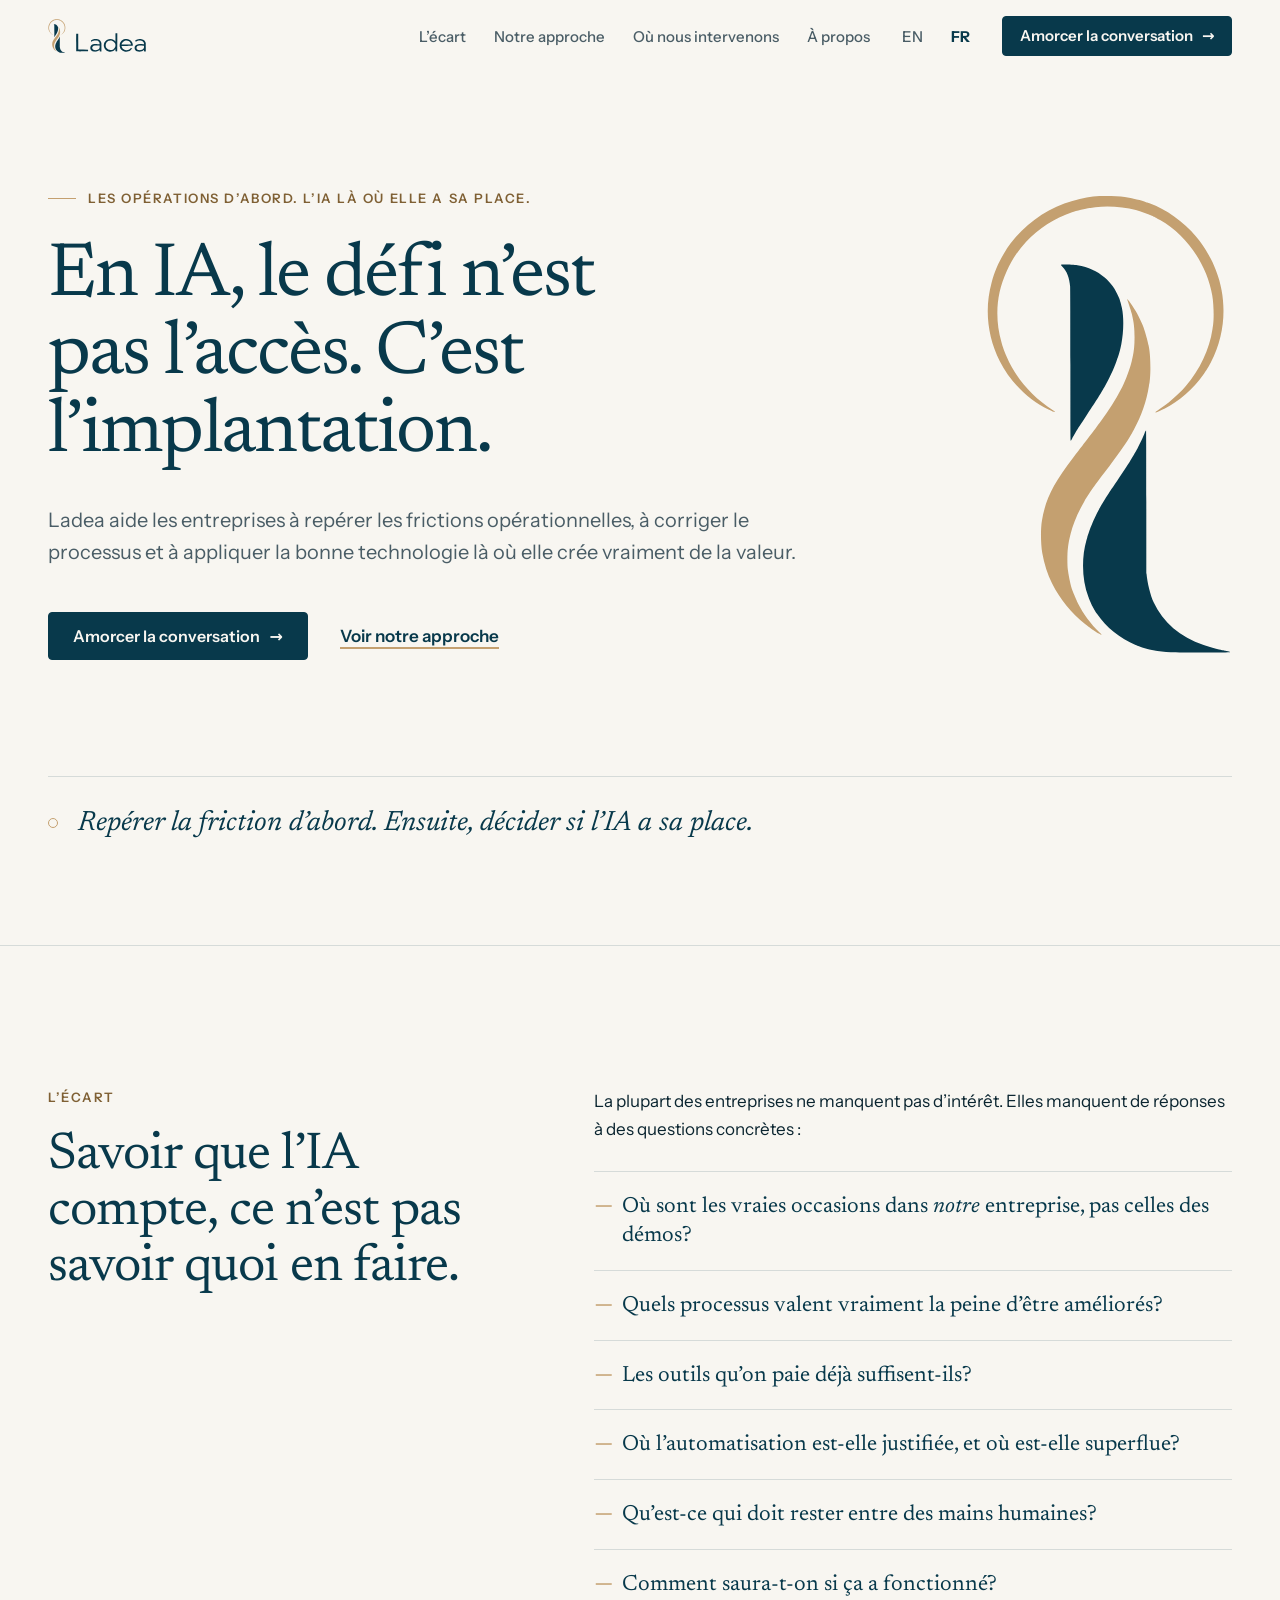
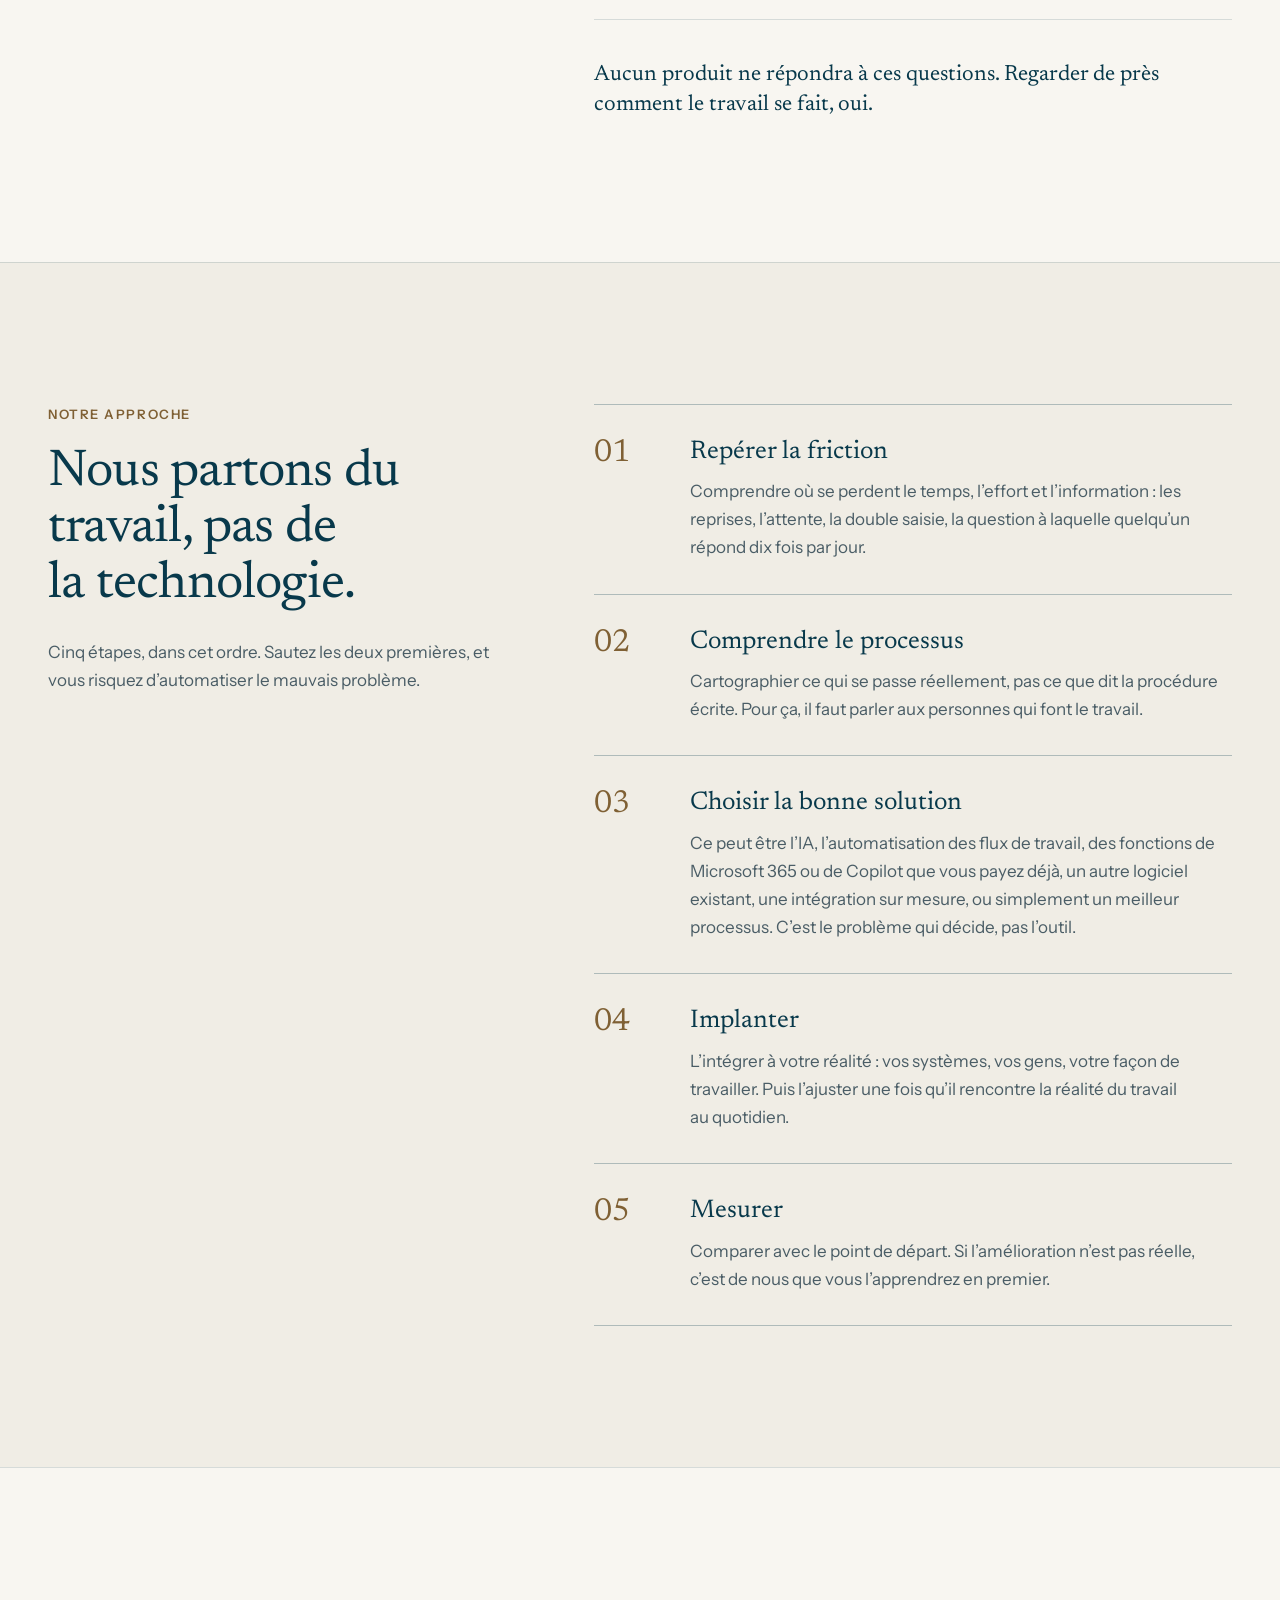
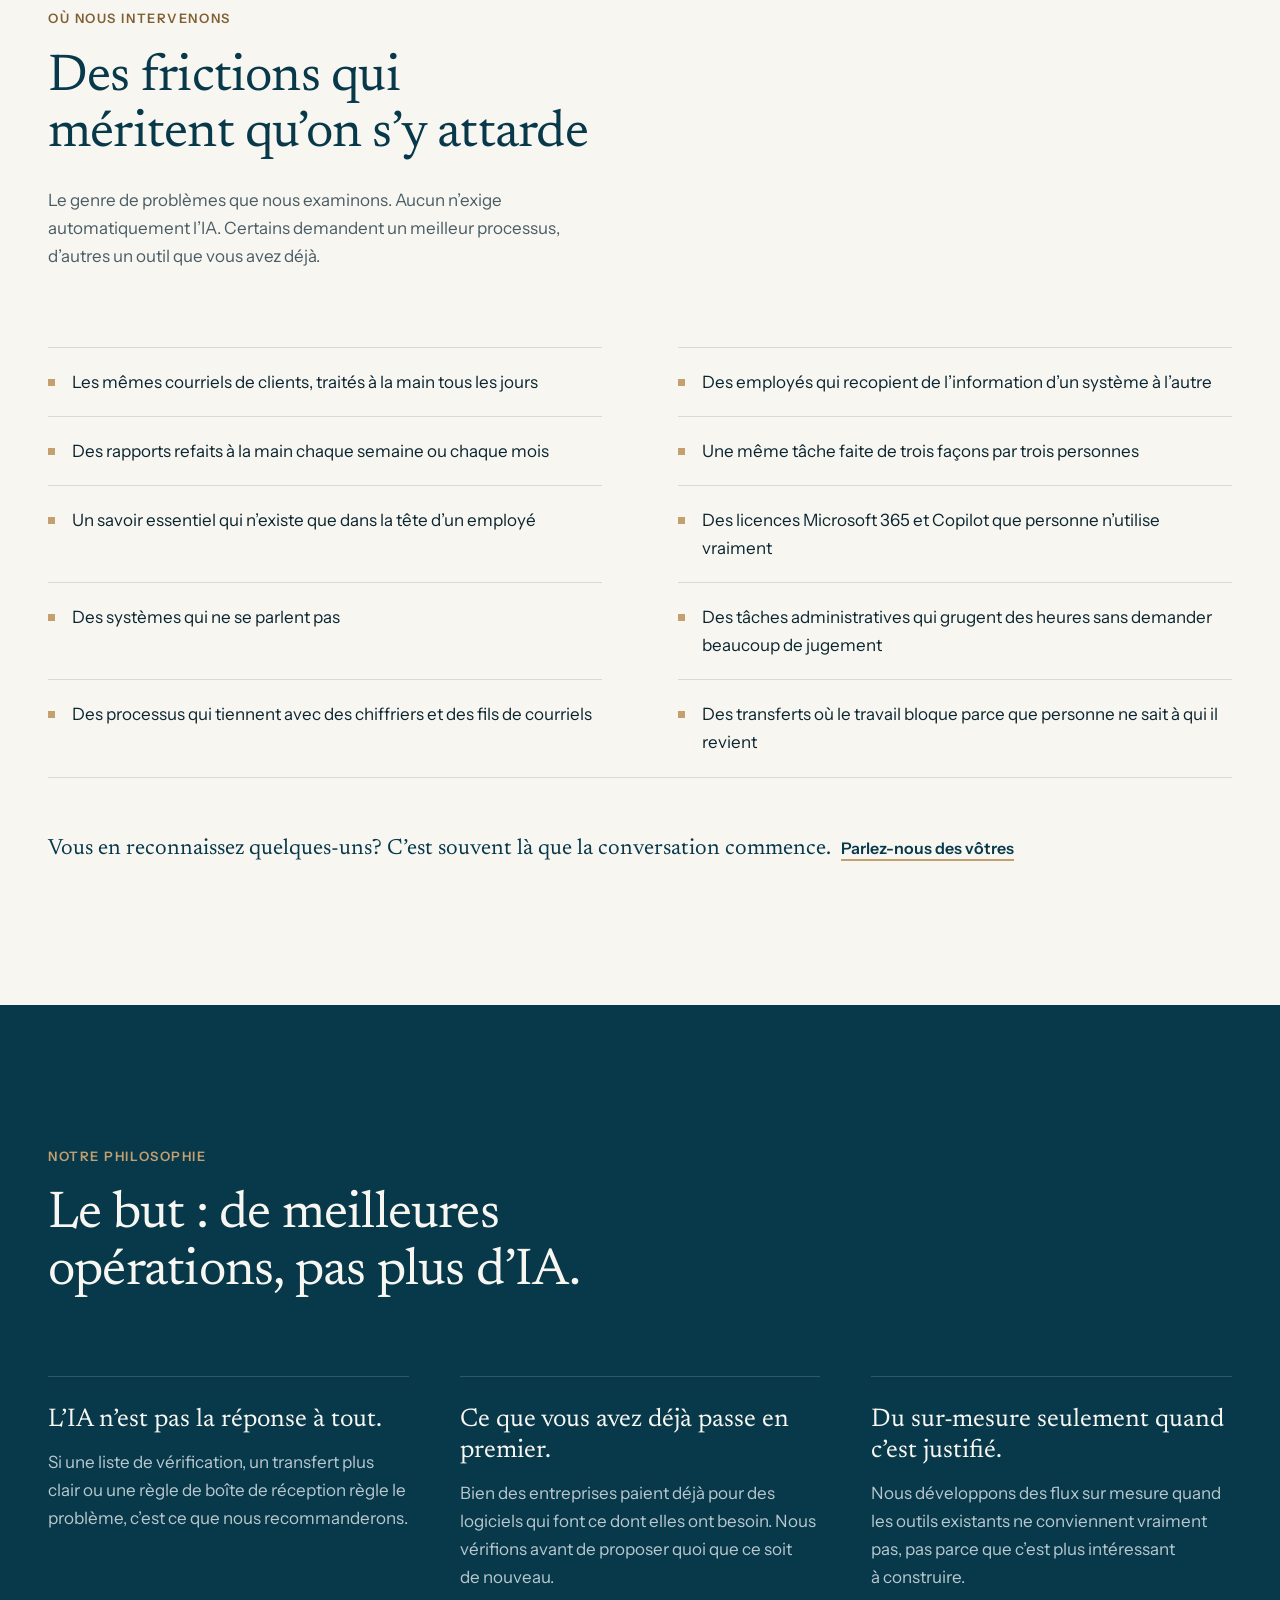
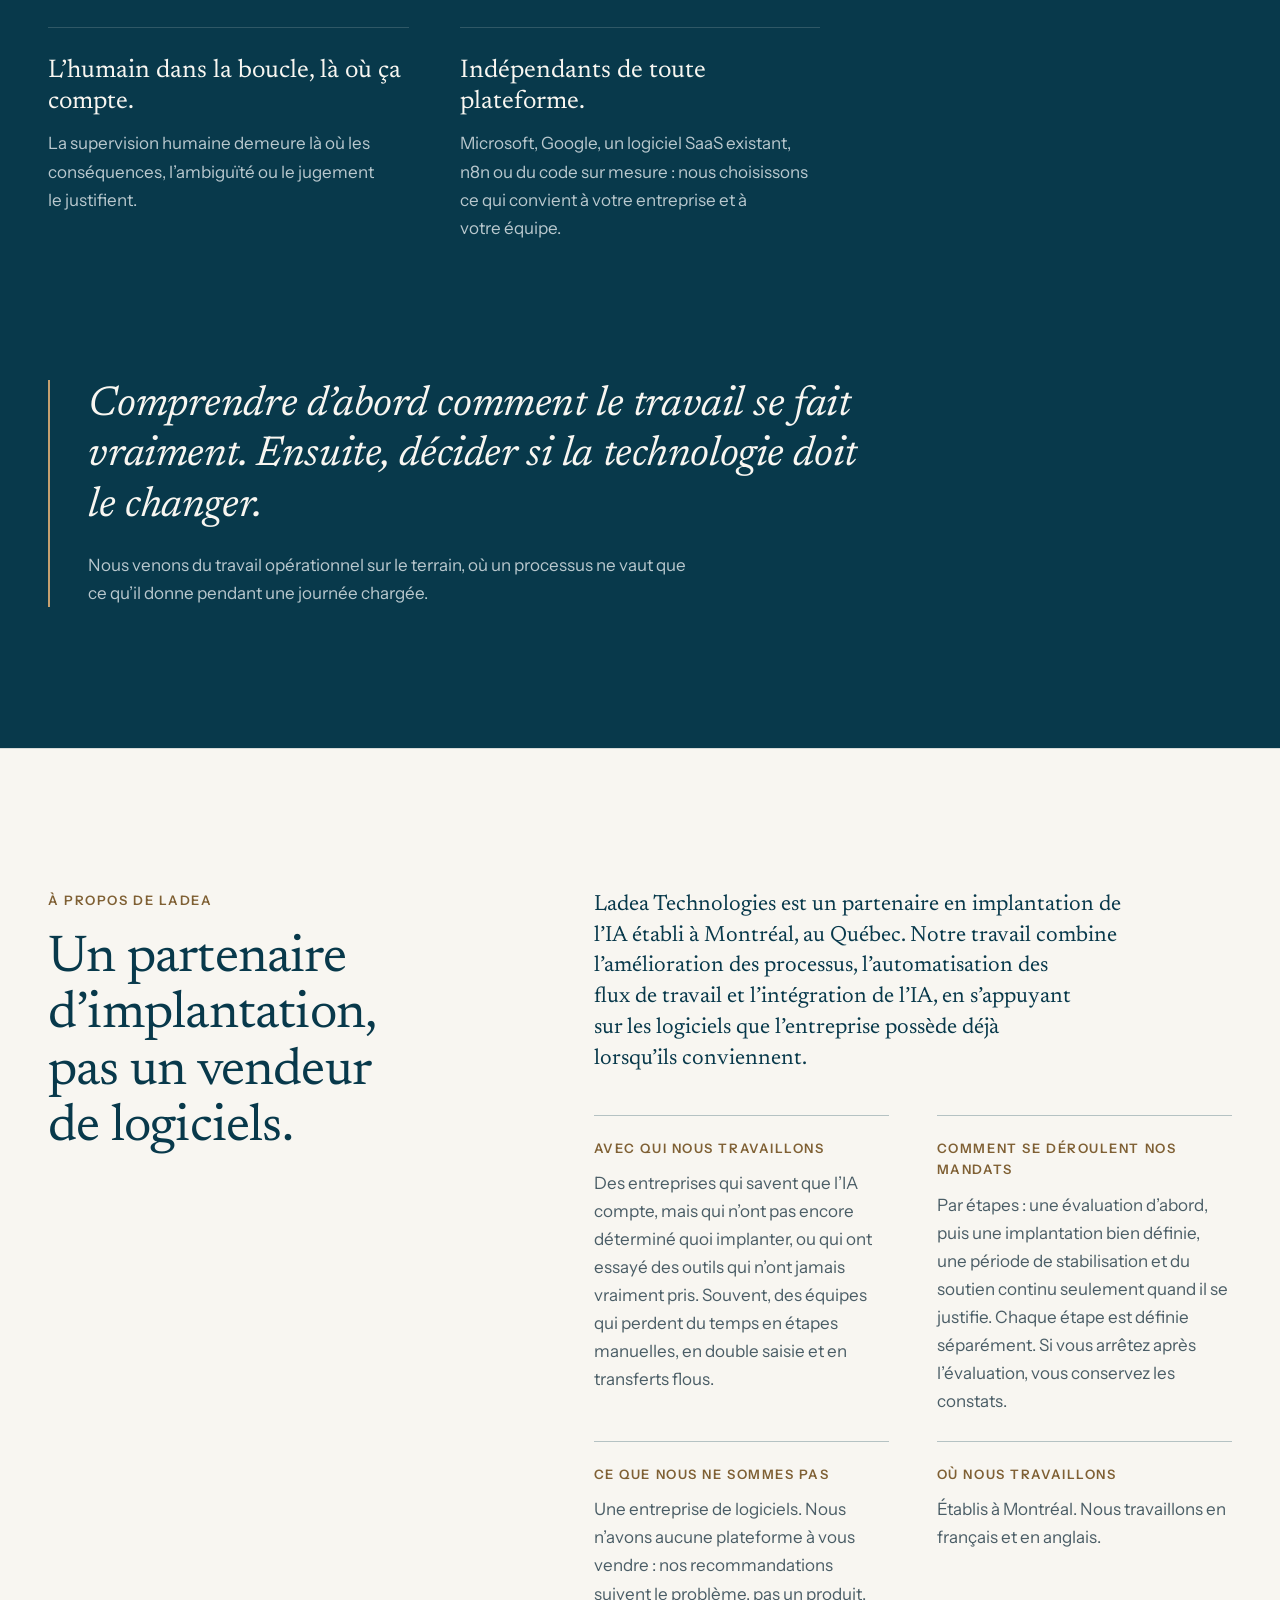
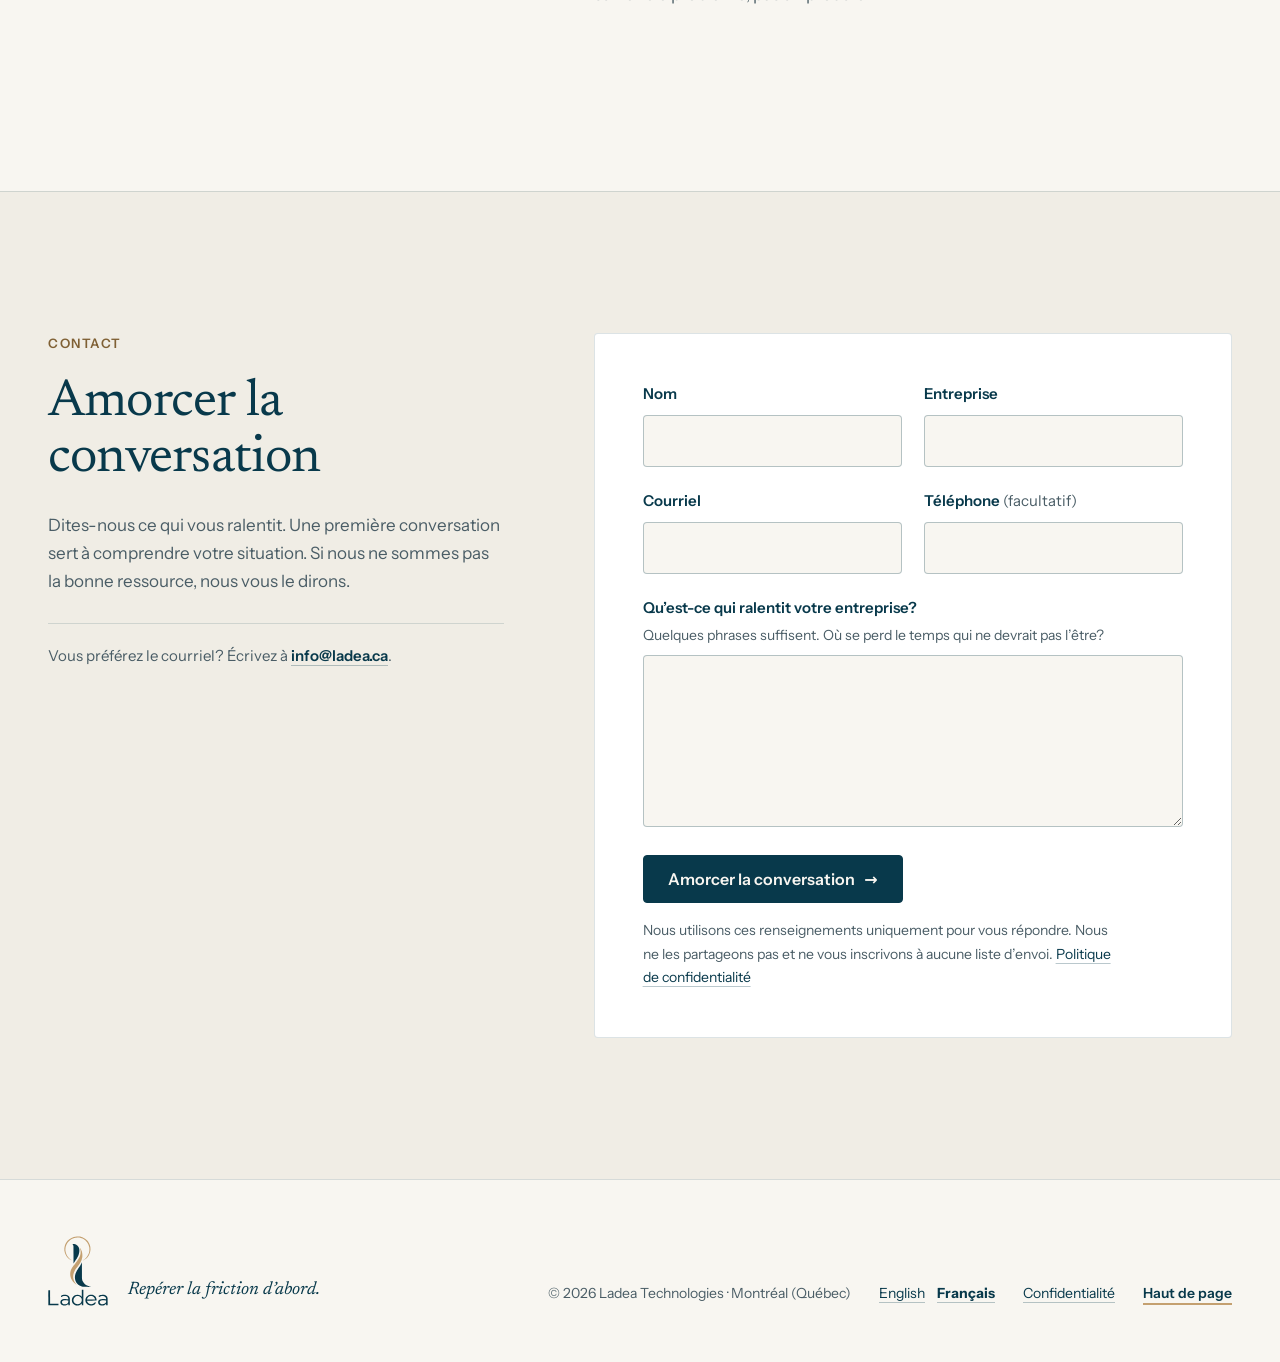
==== public/fr/index.html @ 9070e214 "Import ladea.ca site source Co-Authored-By: Claude Opus 5.5 (1M context) <noreply@anthropic.com> Cla" ====
<!doctype html>
<html lang="fr-CA">
<head>
  <meta charset="utf-8">
  <script>document.documentElement.classList.add('js')</script>
  <meta name="viewport" content="width=device-width, initial-scale=1">
  <title>Ladea | Implantation de l’IA et amélioration des processus à Montréal</title>
  <meta name="description" content="Ladea, à Montréal, aide les entreprises à repérer les frictions opérationnelles, à corriger leurs processus et à implanter l’IA là où elle crée de la valeur.">
  <meta name="robots" content="index, follow, max-snippet:-1, max-image-preview:large">
  <link rel="canonical" href="https://ladea.ca/fr/">
  <!-- hreflang links are generated automatically once a second locale (e.g. locales/fr.json) exists -->
  <link rel="alternate" hreflang="en" href="https://ladea.ca/">
  <link rel="alternate" hreflang="fr" href="https://ladea.ca/fr/">
  <link rel="alternate" hreflang="x-default" href="https://ladea.ca/">
  
  <meta name="theme-color" content="#F8F6F1">
  <meta name="color-scheme" content="light">

  <!-- Open Graph / social previews -->
  <meta property="og:type" content="website">
  <meta property="og:site_name" content="Ladea">
  <meta property="og:locale" content="fr_CA">
  <meta property="og:locale:alternate" content="en_CA">
    <meta property="og:url" content="https://ladea.ca/fr/">
  <meta property="og:title" content="En IA, le défi n’est pas l’accès. C’est l’implantation.">
  <meta property="og:description" content="Ladea aide les entreprises à repérer les frictions opérationnelles, à corriger le processus et à appliquer la bonne technologie là où elle crée vraiment de la valeur.">
  <meta property="og:image" content="https://ladea.ca/assets/og-image-fr.png">
  <meta property="og:image:type" content="image/png">
  <meta property="og:image:width" content="1200">
  <meta property="og:image:height" content="630">
  <meta property="og:image:alt" content="Logo de Ladea avec la phrase : Repérer la friction d’abord. Ensuite, décider si l’IA a sa place.">
  <meta name="twitter:card" content="summary_large_image">
  <meta name="twitter:title" content="En IA, le défi n’est pas l’accès. C’est l’implantation.">
  <meta name="twitter:description" content="Ladea aide les entreprises à repérer les frictions opérationnelles, à corriger le processus et à appliquer la bonne technologie là où elle crée vraiment de la valeur.">
  <meta name="twitter:image" content="https://ladea.ca/assets/og-image-fr.png">
  <meta name="twitter:image:alt" content="Logo de Ladea avec la phrase : Repérer la friction d’abord. Ensuite, décider si l’IA a sa place.">

  <!-- Icons (placeholders generated from the logo mark; replace when final icons exist) -->
  <link rel="icon" href="../favicon.svg" type="image/svg+xml">
  <link rel="icon" href="../favicon.ico" sizes="32x32">
  <link rel="apple-touch-icon" href="../apple-touch-icon.png">

  <!-- Self-hosted fonts: no third-party requests -->
  <link rel="preload" href="../fonts/newsreader-latin-wght-normal.woff2" as="font" type="font/woff2" crossorigin>
  <link rel="preload" href="../fonts/instrument-sans-latin-wght-normal.woff2" as="font" type="font/woff2" crossorigin>
  <link rel="stylesheet" href="../styles.css">
  <script defer src="../script.js"></script>

  <script type="application/ld+json">{"@context":"https://schema.org","@graph":[{"@type":"ProfessionalService","@id":"https://ladea.ca/#organization","name":"Ladea Technologies","alternateName":"Ladea","url":"https://ladea.ca/","logo":{"@type":"ImageObject","url":"https://ladea.ca/assets/ladea-logo-512.png","width":512,"height":512},"image":"https://ladea.ca/assets/og-image-fr.png","description":"Ladea Technologies est un partenaire en implantation de l’IA établi à Montréal, au Québec. L’entreprise aide les organisations à repérer les frictions opérationnelles, à améliorer leurs processus et à appliquer l’IA, l’automatisation ou des logiciels existants seulement là où ils créent une valeur mesurable.","slogan":"Repérer la friction d’abord. Ensuite, décider si l’IA a sa place.","email":"info@ladea.ca","address":{"@type":"PostalAddress","addressLocality":"Montréal","addressRegion":"QC","addressCountry":"CA"},"knowsLanguage":["en","fr"],"knowsAbout":["Implantation de l’IA","Intégration de l’IA","Automatisation des flux de travail","Amélioration des processus","Automatisation avec supervision humaine","Microsoft 365","Microsoft Copilot"],"contactPoint":{"@type":"ContactPoint","contactType":"Demandes de nouveaux mandats","email":"info@ladea.ca","url":"https://ladea.ca/fr/#contact","availableLanguage":["en","fr"]},"hasOfferCatalog":{"@type":"OfferCatalog","name":"Services","itemListElement":[{"@type":"Offer","itemOffered":{"@type":"Service","name":"Implantation de l’IA","description":"Choix, intégration et configuration d’outils d’IA dans les processus d’affaires existants.","provider":{"@id":"https://ladea.ca/#organization"}}},{"@type":"Offer","itemOffered":{"@type":"Service","name":"Amélioration des processus","description":"Clarifier et simplifier les processus et les transferts avant d’ajouter une technologie, ou au lieu d’en ajouter une.","provider":{"@id":"https://ladea.ca/#organization"}}},{"@type":"Offer","itemOffered":{"@type":"Service","name":"Automatisation des flux de travail","description":"Automatiser le travail répétitif entre les systèmes : double saisie, courriels récurrents, rapports manuels.","provider":{"@id":"https://ladea.ca/#organization"}}},{"@type":"Offer","itemOffered":{"@type":"Service","name":"Intégration de l’IA","description":"Relier des capacités d’IA aux systèmes que l’entreprise utilise déjà.","provider":{"@id":"https://ladea.ca/#organization"}}},{"@type":"Offer","itemOffered":{"@type":"Service","name":"Automatisation centrée sur l’humain","description":"Une automatisation conçue pour que les personnes restent impliquées là où les conséquences, l’ambiguïté ou le jugement le justifient.","provider":{"@id":"https://ladea.ca/#organization"}}}]}},{"@type":"WebSite","@id":"https://ladea.ca/#website","url":"https://ladea.ca/","name":"Ladea","inLanguage":["en","fr"],"publisher":{"@id":"https://ladea.ca/#organization"}},{"@type":"WebPage","@id":"https://ladea.ca/fr/#webpage","url":"https://ladea.ca/fr/","name":"Ladea | Implantation de l’IA et amélioration des processus à Montréal","description":"Ladea, à Montréal, aide les entreprises à repérer les frictions opérationnelles, à corriger leurs processus et à implanter l’IA là où elle crée de la valeur.","inLanguage":"fr","isPartOf":{"@id":"https://ladea.ca/#website"},"about":{"@id":"https://ladea.ca/#organization"},"primaryImageOfPage":{"@type":"ImageObject","url":"https://ladea.ca/assets/og-image-fr.png"}}]}</script>

</head>
<body>
  <a class="skip-link" href="#main">Aller au contenu</a>

  <!-- ============================ HEADER ============================ -->
  <header class="site-header" data-header>
    <div class="container header-inner">
      <a class="brand" href="#top" aria-label="Ladea, retour en haut">
        <img class="brand-mark" src="../assets/ladea-mark.svg" alt="" width="18" height="33">
        <img class="brand-word" src="../assets/ladea-wordmark.svg" alt="Ladea" width="78" height="21">
      </a>

            
      <ul class="lang-switch lang-switch-bar" aria-label="Langue">
        <li><a href="../" hreflang="en" lang="en" >EN</a></li><li><a href="../fr/" hreflang="fr" lang="fr" aria-current="true">FR</a></li>
      </ul>
      

      <button class="nav-toggle" type="button" aria-expanded="false" aria-controls="site-nav"
              data-nav-toggle data-label-open="Ouvrir le menu" data-label-close="Fermer le menu">
        <span class="visually-hidden" data-nav-toggle-label>Ouvrir le menu</span>
        <span class="nav-toggle-bars" aria-hidden="true"></span>
      </button>

      <nav id="site-nav" class="site-nav" aria-label="Navigation principale" data-nav>
        <ul>
          <li><a href="#problem">L’écart</a></li>
          <li><a href="#approach">Notre approche</a></li>
          <li><a href="#examples">Où nous intervenons</a></li>
          <li><a href="#about">À propos</a></li>
        </ul>
        
        <ul class="lang-switch lang-switch-nav" aria-label="Langue">
          <li><a href="../" hreflang="en" lang="en" >EN</a></li><li><a href="../fr/" hreflang="fr" lang="fr" aria-current="true">FR</a></li>
        </ul>
        
        <a class="button button-small" href="#contact">Amorcer la conversation</a>
      </nav>
    </div>
  </header>


  <main id="main">
    <!-- ============================ 1. HERO ============================ -->
    <section class="hero" id="top" aria-labelledby="hero-title">
      <div class="container hero-grid">
        <div class="hero-copy">
          <p class="eyebrow">Les opérations d’abord. L’IA là où elle a sa place.</p>
          <h1 id="hero-title" class="hero-title">En IA, le défi n’est pas l’accès. C’est l’implantation.</h1>
          <p class="hero-lead">Ladea aide les entreprises à repérer les frictions opérationnelles, à corriger le processus et à appliquer la bonne technologie là où elle crée vraiment de la valeur.</p>
          <div class="hero-actions">
            <a class="button" href="#contact">Amorcer la conversation</a>
            <a class="text-link" href="#approach">Voir notre approche</a>
          </div>
        </div>
        <figure class="hero-mark" aria-hidden="true">
          <img src="../assets/ladea-mark.svg" alt="" width="966" height="1781">
        </figure>
      </div>
      <div class="container">
        <p class="belief"><span class="belief-rule" aria-hidden="true"></span>Repérer la friction d’abord. Ensuite, décider si l’IA a sa place.</p>
      </div>
    </section>

    <!-- ============================ 2. PROBLEM ============================ -->
    <section class="section" id="problem" aria-labelledby="problem-title">
      <div class="container split">
        <header class="section-head">
          <p class="section-label">L’écart</p>
          <h2 id="problem-title">Savoir que l’IA compte, ce n’est pas savoir quoi en faire.</h2>
        </header>
        <div class="section-body">
          <p class="lead">La plupart des entreprises ne manquent pas d’intérêt. Elles manquent de réponses à des questions concrètes :</p>
          <ul class="question-list">
            <li data-reveal><span>Où sont les vraies occasions dans <em>notre</em> entreprise, pas celles des démos?</span></li>
            <li data-reveal><span>Quels processus valent vraiment la peine d’être améliorés?</span></li>
            <li data-reveal><span>Les outils qu’on paie déjà suffisent-ils?</span></li>
            <li data-reveal><span>Où l’automatisation est-elle justifiée, et où est-elle superflue?</span></li>
            <li data-reveal><span>Qu’est-ce qui doit rester entre des mains humaines?</span></li>
            <li data-reveal><span>Comment saura-t-on si ça a fonctionné?</span></li>
            
          </ul>
          <p class="closing">Aucun produit ne répondra à ces questions. Regarder de près comment le travail se fait, oui.</p>
        </div>
      </div>
    </section>

    <!-- ============================ 3. WHAT LADEA DOES ============================ -->
    <section class="section section-alt" id="approach" aria-labelledby="approach-title">
      <div class="container split">
        <header class="section-head sticky-head">
          <p class="section-label">Notre approche</p>
          <h2 id="approach-title">Nous partons du travail, pas de la technologie.</h2>
          <p class="section-intro">Cinq étapes, dans cet ordre. Sautez les deux premières, et vous risquez d’automatiser le mauvais problème.</p>
        </header>
        <ol class="step-list">
          
          <li class="step" data-reveal>
            <span class="step-num" aria-hidden="true">01</span>
            <div>
              <h3>Repérer la friction</h3>
              <p>Comprendre où se perdent le temps, l’effort et l’information : les reprises, l’attente, la double saisie, la question à laquelle quelqu’un répond dix fois par jour.</p>
            </div>
          </li>
          
          <li class="step" data-reveal>
            <span class="step-num" aria-hidden="true">02</span>
            <div>
              <h3>Comprendre le processus</h3>
              <p>Cartographier ce qui se passe réellement, pas ce que dit la procédure écrite. Pour ça, il faut parler aux personnes qui font le travail.</p>
            </div>
          </li>
          
          <li class="step" data-reveal>
            <span class="step-num" aria-hidden="true">03</span>
            <div>
              <h3>Choisir la bonne solution</h3>
              <p>Ce peut être l’IA, l’automatisation des flux de travail, des fonctions de Microsoft 365 ou de Copilot que vous payez déjà, un autre logiciel existant, une intégration sur mesure, ou simplement un meilleur processus. C’est le problème qui décide, pas l’outil.</p>
            </div>
          </li>
          
          <li class="step" data-reveal>
            <span class="step-num" aria-hidden="true">04</span>
            <div>
              <h3>Implanter</h3>
              <p>L’intégrer à votre réalité : vos systèmes, vos gens, votre façon de travailler. Puis l’ajuster une fois qu’il rencontre la réalité du travail au quotidien.</p>
            </div>
          </li>
          
          <li class="step" data-reveal>
            <span class="step-num" aria-hidden="true">05</span>
            <div>
              <h3>Mesurer</h3>
              <p>Comparer avec le point de départ. Si l’amélioration n’est pas réelle, c’est de nous que vous l’apprendrez en premier.</p>
            </div>
          </li>
          
        </ol>
      </div>
    </section>

    <!-- ============================ 4. EXAMPLES ============================ -->
    <section class="section" id="examples" aria-labelledby="examples-title">
      <div class="container">
        <header class="section-head section-head-wide">
          <p class="section-label">Où nous intervenons</p>
          <h2 id="examples-title">Des frictions qui méritent qu’on s’y attarde</h2>
          <p class="section-intro">Le genre de problèmes que nous examinons. Aucun n’exige automatiquement l’IA. Certains demandent un meilleur processus, d’autres un outil que vous avez déjà.</p>
        </header>
        <ul class="friction-list">
          <li data-reveal><span>Les mêmes courriels de clients, traités à la main tous les jours</span></li>
          <li data-reveal><span>Des employés qui recopient de l’information d’un système à l’autre</span></li>
          <li data-reveal><span>Des rapports refaits à la main chaque semaine ou chaque mois</span></li>
          <li data-reveal><span>Une même tâche faite de trois façons par trois personnes</span></li>
          <li data-reveal><span>Un savoir essentiel qui n’existe que dans la tête d’un employé</span></li>
          <li data-reveal><span>Des licences Microsoft 365 et Copilot que personne n’utilise vraiment</span></li>
          <li data-reveal><span>Des systèmes qui ne se parlent pas</span></li>
          <li data-reveal><span>Des tâches administratives qui grugent des heures sans demander beaucoup de jugement</span></li>
          <li data-reveal><span>Des processus qui tiennent avec des chiffriers et des fils de courriels</span></li>
          <li data-reveal><span>Des transferts où le travail bloque parce que personne ne sait à qui il revient</span></li>
          
        </ul>
        <p class="closing closing-inline">Vous en reconnaissez quelques-uns? C’est souvent là que la conversation commence. <a class="text-link" href="#contact">Parlez-nous des vôtres</a></p>
      </div>
    </section>

    <!-- ============================ 5. PRINCIPLES ============================ -->
    <section class="section section-dark" id="principles" aria-labelledby="principles-title">
      <div class="container">
        <header class="section-head section-head-wide">
          <p class="section-label">Notre philosophie</p>
          <h2 id="principles-title">Le but : de meilleures opérations, pas plus d’IA.</h2>
        </header>
        <ul class="principle-grid">
          
          <li class="principle" data-reveal>
            <h3>L’IA n’est pas la réponse à tout.</h3>
            <p>Si une liste de vérification, un transfert plus clair ou une règle de boîte de réception règle le problème, c’est ce que nous recommanderons.</p>
          </li>
          
          <li class="principle" data-reveal>
            <h3>Ce que vous avez déjà passe en premier.</h3>
            <p>Bien des entreprises paient déjà pour des logiciels qui font ce dont elles ont besoin. Nous vérifions avant de proposer quoi que ce soit de nouveau.</p>
          </li>
          
          <li class="principle" data-reveal>
            <h3>Du sur-mesure seulement quand c’est justifié.</h3>
            <p>Nous développons des flux sur mesure quand les outils existants ne conviennent vraiment pas, pas parce que c’est plus intéressant à construire.</p>
          </li>
          
          <li class="principle" data-reveal>
            <h3>L’humain dans la boucle, là où ça compte.</h3>
            <p>La supervision humaine demeure là où les conséquences, l’ambiguïté ou le jugement le justifient.</p>
          </li>
          
          <li class="principle" data-reveal>
            <h3>Indépendants de toute plateforme.</h3>
            <p>Microsoft, Google, un logiciel SaaS existant, n8n ou du code sur mesure : nous choisissons ce qui convient à votre entreprise et à votre équipe.</p>
          </li>
          
        </ul>
        <figure class="philosophy">
          <blockquote><p>Comprendre d’abord comment le travail se fait vraiment. Ensuite, décider si la technologie doit le changer.</p></blockquote>
          <figcaption>Nous venons du travail opérationnel sur le terrain, où un processus ne vaut que ce qu’il donne pendant une journée chargée.</figcaption>
        </figure>
      </div>
    </section>

    <!-- ============================ 6. ABOUT ============================
         Plain, quotable statements: what Ladea is, who it helps, how it works, where.
         Search engines and AI answer engines tend to lift sentences like these directly. -->
    <section class="section" id="about" aria-labelledby="about-title">
      <div class="container split">
        <header class="section-head">
          <p class="section-label">À propos de Ladea</p>
          <h2 id="about-title">Un partenaire d’implantation, pas un vendeur de logiciels.</h2>
        </header>
        <div class="section-body">
          <p class="about-lead">Ladea Technologies est un partenaire en implantation de l’IA établi à Montréal, au Québec. Notre travail combine l’amélioration des processus, l’automatisation des flux de travail et l’intégration de l’IA, en s’appuyant sur les logiciels que l’entreprise possède déjà lorsqu’ils conviennent.</p>
          <dl class="fact-list">
            
            <div class="fact" data-reveal>
              <dt>Avec qui nous travaillons</dt>
              <dd>Des entreprises qui savent que l’IA compte, mais qui n’ont pas encore déterminé quoi implanter, ou qui ont essayé des outils qui n’ont jamais vraiment pris. Souvent, des équipes qui perdent du temps en étapes manuelles, en double saisie et en transferts flous.</dd>
            </div>
            
            <div class="fact" data-reveal>
              <dt>Comment se déroulent nos mandats</dt>
              <dd>Par étapes : une évaluation d’abord, puis une implantation bien définie, une période de stabilisation et du soutien continu seulement quand il se justifie. Chaque étape est définie séparément. Si vous arrêtez après l’évaluation, vous conservez les constats.</dd>
            </div>
            
            <div class="fact" data-reveal>
              <dt>Ce que nous ne sommes pas</dt>
              <dd>Une entreprise de logiciels. Nous n’avons aucune plateforme à vous vendre : nos recommandations suivent le problème, pas un produit.</dd>
            </div>
            
            <div class="fact" data-reveal>
              <dt>Où nous travaillons</dt>
              <dd>Établis à Montréal. Nous travaillons en français et en anglais.</dd>
            </div>
            
          </dl>
        </div>
      </div>
    </section>

    <!-- ============================ 7. CONTACT ============================ -->
    <section class="section section-contact" id="contact" aria-labelledby="contact-title">
      <div class="container split">
        <header class="section-head">
          <p class="section-label">Contact</p>
          <h2 id="contact-title">Amorcer la conversation</h2>
          <p class="section-intro">Dites-nous ce qui vous ralentit. Une première conversation sert à comprendre votre situation. Si nous ne sommes pas la bonne ressource, nous vous le dirons.</p>
          <p class="contact-email">Vous préférez le courriel? Écrivez à <a href="mailto:info@ladea.ca">info@ladea.ca</a>.</p>
        </header>

        <div class="form-wrap">
          <!--
            CONTACT FORM
            - The submission endpoint comes from site.json → form.endpoint (injected into action="").
            - The adapter (formdata | json | hubspot) comes from site.json → form.adapter.
            - Without JavaScript the browser posts the form normally to the same endpoint.
            - Field names (name, company, email, phone, message) are what the backend receives.
            See README.md → "Connecting the form".
          -->
          <form class="contact-form" action="https://ladea.app.n8n.cloud/webhook/ladea-contact" method="post"
                data-contact-form
                data-adapter="json"
                data-msg-summary="Veuillez vérifier les champs indiqués."
                data-msg-required="Ce champ est obligatoire."
                data-msg-email="Veuillez entrer une adresse courriel valide, par exemple nom@entreprise.com."
                data-msg-phone="Veuillez entrer un numéro de téléphone valide, ou laisser le champ vide."
                data-msg-message-short="Ajoutez un peu plus de détails (au moins 20 caractères)."
                data-msg-network="Votre message n’a pas pu être envoyé. Réessayez, ou écrivez-nous à info@ladea.ca."
                data-msg-not-configured="Ce formulaire n’est pas encore activé. Écrivez-nous plutôt à info@ladea.ca."
                data-msg-sending="Envoi en cours…">

            <p class="form-summary" role="alert" data-form-summary hidden></p>

            <div class="field-row">
              <div class="field">
                <label for="f-name">Nom</label>
                <input id="f-name" name="name" type="text" autocomplete="name" required maxlength="120" aria-describedby="f-name-err">
                <p class="field-error" id="f-name-err" data-error-for="name"></p>
              </div>
              <div class="field">
                <label for="f-company">Entreprise</label>
                <input id="f-company" name="company" type="text" autocomplete="organization" required maxlength="160" aria-describedby="f-company-err">
                <p class="field-error" id="f-company-err" data-error-for="company"></p>
              </div>
            </div>

            <div class="field-row">
              <div class="field">
                <label for="f-email">Courriel</label>
                <input id="f-email" name="email" type="email" autocomplete="email" inputmode="email" required maxlength="200" aria-describedby="f-email-err">
                <p class="field-error" id="f-email-err" data-error-for="email"></p>
              </div>
              <div class="field">
                <label for="f-phone">Téléphone <span class="optional">(facultatif)</span></label>
                <input id="f-phone" name="phone" type="tel" autocomplete="tel" inputmode="tel" maxlength="40" aria-describedby="f-phone-err">
                <p class="field-error" id="f-phone-err" data-error-for="phone"></p>
              </div>
            </div>

            <div class="field">
              <label for="f-message">Qu’est-ce qui ralentit votre entreprise?</label>
              <p class="field-hint" id="f-message-hint">Quelques phrases suffisent. Où se perd le temps qui ne devrait pas l’être?</p>
              <textarea id="f-message" name="message" rows="6" required minlength="20" maxlength="5000" aria-describedby="f-message-hint f-message-err"></textarea>
              <p class="field-error" id="f-message-err" data-error-for="message"></p>
            </div>

            <!-- Spam trap: hidden from people, filled in by bots. "_gotcha" is Formspree's convention. -->
            <div class="hp" aria-hidden="true">
              <label for="f-hp">Laissez ce champ vide</label>
              <input id="f-hp" name="_gotcha" type="text" tabindex="-1" autocomplete="off">
            </div>

            <input type="hidden" name="language" value="fr">

            <div class="form-actions">
              <button class="button" type="submit" data-submit>Amorcer la conversation</button>
              <p class="form-privacy">Nous utilisons ces renseignements uniquement pour vous répondre. Nous ne les partageons pas et ne vous inscrivons à aucune liste d’envoi. <a href="../fr/confidentialite/">Politique de confidentialité</a></p>
            </div>
          </form>

          <div class="form-success" data-form-success tabindex="-1" hidden>
            <img src="../assets/ladea-mark.svg" alt="" width="24" height="44">
            <h3>Merci. Votre message est bien reçu.</h3>
            <p>Nous allons le lire attentivement et vous répondre sous peu.</p>
          </div>
        </div>
      </div>
    </section>
  </main>

  <!-- ============================ FOOTER ============================ -->
  <footer class="site-footer">
    <div class="container footer-inner">
      <div class="footer-brand">
        <img src="../assets/ladea-logo.svg" alt="Ladea" width="60" height="70">
        <p>Repérer la friction d’abord.</p>
      </div>
      <div class="footer-meta">
        <p>&copy; <span data-year>2026</span> Ladea Technologies · Montréal (Québec)</p>
        
        <ul class="lang-switch" aria-label="Langue">
          <li><a href="../" hreflang="en" lang="en" >English</a></li><li><a href="../fr/" hreflang="fr" lang="fr" aria-current="true">Français</a></li>
        </ul>
        
        <a href="../fr/confidentialite/">Confidentialité</a>
        <a class="text-link" href="#top">Haut de page</a>
      </div>
    </div>
  </footer>

</body>
</html>
---- public/styles.css ----
/* ==========================================================================
   Ladea — styles.css
   --------------------------------------------------------------------------
   1. Fonts            5. Header & nav       9. Principles (dark band)
   2. Tokens           6. Hero              10. Timeline
   3. Base             7. Sections          11. Contact form
   4. Utilities        8. Lists & steps     12. Footer / motion / print
   Colours come from the logo: navy #08394B, gold #C4A070.
   Gold is decorative on light backgrounds (low contrast); use --gold-text
   for any gold-coloured text on paper.
   ========================================================================== */

/* 1. Fonts — self-hosted, SIL Open Font License (see fonts/OFL-*.txt) ----- */
@font-face {
  font-family: "Newsreader";
  src: url("fonts/newsreader-latin-wght-normal.woff2") format("woff2");
  font-weight: 200 800;
  font-style: normal;
  font-display: swap;
}
@font-face {
  font-family: "Newsreader";
  src: url("fonts/newsreader-latin-wght-italic.woff2") format("woff2");
  font-weight: 200 800;
  font-style: italic;
  font-display: swap;
}
@font-face {
  font-family: "Instrument Sans";
  src: url("fonts/instrument-sans-latin-wght-normal.woff2") format("woff2");
  font-weight: 400 700;
  font-style: normal;
  font-display: swap;
}

/* 2. Tokens --------------------------------------------------------------- */
:root {
  --paper: #F8F6F1;
  --paper-alt: #F0EDE5;
  --white: #FFFFFF;
  --ink: #0B2530;          /* body text          14.7:1 on paper */
  --navy: #08394B;         /* brand navy         11.5:1 on paper */
  --navy-deep: #062C3A;
  --muted: #4A5D66;        /* secondary text      6.4:1 on paper */
  --gold: #C4A070;         /* brand gold — decorative on paper; 5.1:1 on navy */
  --gold-text: #7F6034;    /* gold for text on paper, 5.4:1 */
  --on-dark: #F8F6F1;
  --on-dark-muted: #B9C8CE; /* 7.2:1 on navy */
  --line: rgba(8, 57, 75, 0.14);
  --line-strong: rgba(8, 57, 75, 0.28);
  --line-dark: rgba(248, 246, 241, 0.16);
  --error: #A12A1F;

  --font-serif: "Newsreader", "Iowan Old Style", "Palatino Linotype", Georgia, serif;
  --font-sans: "Instrument Sans", system-ui, -apple-system, "Segoe UI", Roboto, sans-serif;

  --container: 1200px;
  --gutter: clamp(20px, 5vw, 48px);
  --section-y: clamp(80px, 11vw, 150px);
  --header-h: 72px;
  --radius: 4px;
  /* Serif sizes shared across components, so similar roles look identical */
  --fs-serif-sub: clamp(1.375rem, 1.2rem + 0.5vw, 1.625rem);    /* 22→26px: step, principle, legal and success titles */
  --fs-serif-lead: clamp(1.1875rem, 1.1rem + 0.4vw, 1.375rem);  /* 19→22px: serif lead lines and question list */
  --ease: cubic-bezier(0.2, 0.7, 0.2, 1);
}

/* 3. Base ----------------------------------------------------------------- */
*, *::before, *::after { box-sizing: border-box; }

html {
  -webkit-text-size-adjust: 100%;
  text-size-adjust: 100%;
  scroll-padding-top: calc(var(--header-h) + 16px);
}
@media (prefers-reduced-motion: no-preference) {
  html { scroll-behavior: smooth; }
}

body {
  margin: 0;
  background: var(--paper);
  color: var(--ink);
  font-family: var(--font-sans);
  font-size: clamp(1rem, 0.96rem + 0.2vw, 1.0625rem);
  line-height: 1.65;
  -webkit-font-smoothing: antialiased;
  text-rendering: optimizeLegibility;
}

h1, h2, h3, p, ul, ol, figure, blockquote { margin: 0; }
ul, ol { padding: 0; list-style: none; }
img { display: block; max-width: 100%; height: auto; }
/* Make the hidden attribute win over component display rules (e.g. .contact-form { display: grid }). */
[hidden] { display: none !important; }

h1, h2 {
  font-family: var(--font-serif);
  font-weight: 400;
  letter-spacing: -0.015em;
  color: var(--navy);
  text-wrap: balance;
}
h2 { font-size: clamp(2rem, 1.4rem + 2.4vw, 3.25rem); line-height: 1.08; }
h3 { font-size: 1.125rem; font-weight: 600; line-height: 1.35; color: var(--navy); }
p { text-wrap: pretty; }
em { font-style: italic; }

a { color: inherit; }
:focus-visible {
  outline: 2px solid var(--navy);
  outline-offset: 3px;
  border-radius: 2px;
}
::selection { background: rgba(196, 160, 112, 0.35); }

/* 4. Utilities ------------------------------------------------------------ */
.container {
  width: 100%;
  max-width: calc(var(--container) + 2 * var(--gutter));
  margin-inline: auto;
  padding-inline: var(--gutter);
}
.visually-hidden {
  position: absolute !important;
  width: 1px; height: 1px;
  overflow: hidden; clip: rect(0 0 0 0); clip-path: inset(50%);
  white-space: nowrap;
}
.skip-link {
  position: absolute; left: 16px; top: -100px; z-index: 100;
  background: var(--navy); color: var(--on-dark);
  padding: 10px 16px; border-radius: var(--radius); text-decoration: none;
}
.skip-link:focus { top: 16px; }

.button {
  display: inline-flex; align-items: center; gap: 0.6em;
  min-height: 48px; padding: 0.8em 1.5em;
  background: var(--navy); color: var(--on-dark);
  border: 1px solid var(--navy); border-radius: var(--radius);
  font: 600 1rem/1.2 var(--font-sans);
  text-decoration: none; cursor: pointer;
  transition: background-color 0.2s var(--ease);
}
.button::after {
  content: "→";
  transition: transform 0.2s var(--ease);
}
.button:hover { background: var(--navy-deep); }
.button:active { background: #04212C; }
.button:hover::after { transform: translateX(3px); }
.button[disabled] { opacity: 0.6; cursor: progress; }
.button-small { min-height: 40px; padding: 0.55em 1.1em; font-size: 0.9375rem; }

.text-link {
  color: var(--navy); font-weight: 600;
  text-decoration: underline; text-decoration-color: var(--gold);
  text-decoration-thickness: 2px; text-underline-offset: 5px;
  transition: text-decoration-color 0.2s var(--ease);
}
.text-link:hover { text-decoration-color: var(--navy); }
.text-link:active { color: var(--navy-deep); }

/* Inline links (privacy, email, footer, language switch): one shared style */
.form-privacy a, .contact-email a, .legal-section a, .footer-meta a:not(.text-link) {
  color: var(--navy);
  text-decoration: underline;
  text-decoration-thickness: 1px;
  text-underline-offset: 4px;
  text-decoration-color: var(--line-strong);
  transition: text-decoration-color 0.2s var(--ease);
}
.form-privacy a:hover, .contact-email a:hover, .legal-section a:hover, .footer-meta a:not(.text-link):hover {
  text-decoration-color: var(--gold);
}
.form-privacy a:active, .contact-email a:active, .legal-section a:active, .footer-meta a:active { color: var(--navy-deep); }

/* 5. Header & nav --------------------------------------------------------- */
.site-header {
  position: sticky; top: 0; z-index: 50;
  background: var(--paper);
  border-bottom: 1px solid transparent;
  transition: border-color 0.25s var(--ease);
}
.site-header.is-scrolled { border-bottom-color: var(--line); }
.header-inner {
  display: flex; align-items: center; justify-content: space-between;
  height: var(--header-h); gap: 24px;
}
.brand { display: inline-flex; align-items: flex-end; gap: 10px; text-decoration: none; }
.brand-mark { height: 34px; width: auto; }
.brand-word { height: 19px; width: auto; margin-bottom: 1px; }

.site-nav { display: flex; align-items: center; gap: 32px; }
.site-nav ul { display: flex; gap: 28px; }
.site-nav a:not(.button) {
  font-size: 0.9375rem; font-weight: 500; color: var(--muted);
  text-decoration: none; transition: color 0.2s var(--ease);
}
.site-nav a:not(.button):hover,
.site-nav a[aria-current] { color: var(--navy); }
.lang-switch { display: flex; gap: 12px; }
.lang-switch a, .footer-meta a, .site-nav ul a { display: inline-block; padding-block: 11px; margin-block: -11px; }
.hero-actions .text-link, .closing-inline .text-link { padding-block: 10px; margin-block: -10px; }
.form-privacy a { padding-block: 8px; } /* inline: enlarges the tap area without moving text */
.lang-switch a[aria-current] { font-weight: 700; }
.site-nav a { white-space: nowrap; } /* nav labels and the header button never break mid-phrase */
.lang-switch-bar { display: none; } /* shown in the header bar only when the nav collapses (≤1080px) */

.nav-toggle { display: none; }

@media (max-width: 1080px) { /* header nav collapses here: the French labels need ~1025px on one row */
  .nav-toggle {
    display: inline-flex; align-items: center; justify-content: center;
    width: 44px; height: 44px; margin-right: -10px;
    background: none; border: 0; cursor: pointer; color: var(--navy);
  }
  .nav-toggle-bars,
  .nav-toggle-bars::before,
  .nav-toggle-bars::after {
    display: block; width: 22px; height: 2px; background: currentColor;
    transition: transform 0.25s var(--ease), opacity 0.2s;
  }
  .nav-toggle-bars { position: relative; }
  .nav-toggle-bars::before, .nav-toggle-bars::after { content: ""; position: absolute; left: 0; }
  .nav-toggle-bars::before { top: -7px; }
  .nav-toggle-bars::after { top: 7px; }
  .nav-toggle[aria-expanded="true"] .nav-toggle-bars { background: transparent; }
  .nav-toggle[aria-expanded="true"] .nav-toggle-bars::before { transform: translateY(7px) rotate(45deg); }
  .nav-toggle[aria-expanded="true"] .nav-toggle-bars::after { transform: translateY(-7px) rotate(-45deg); }

  /* Without JS the nav stays visible (stacked) so every link is reachable. */
  .js .site-nav {
    position: fixed; inset: var(--header-h) 0 auto 0;
    flex-direction: column; align-items: stretch; gap: 24px;
    padding: 24px var(--gutter) 32px;
    background: var(--paper); border-bottom: 1px solid var(--line);
    box-shadow: 0 24px 40px -24px rgba(8, 57, 75, 0.25);
    visibility: hidden; opacity: 0; transform: translateY(-8px);
    transition: opacity 0.2s var(--ease), transform 0.2s var(--ease), visibility 0s 0.2s;
  }
  .js .site-nav.is-open {
    visibility: visible; opacity: 1; transform: none;
    transition: opacity 0.2s var(--ease), transform 0.2s var(--ease);
  }
  .site-nav ul { flex-direction: column; gap: 0; }
  .site-nav ul li a:not(.button) {
    display: block; padding: 14px 0; margin: 0; font-size: 1.0625rem; color: var(--navy);
    border-bottom: 1px solid var(--line);
  }
  /* Language switch: always visible in the header bar; the hamburger controls navigation only */
  .site-nav .lang-switch-nav { display: none; } /* beats .site-nav ul { display: flex } */
  .lang-switch-bar {
    display: flex; gap: 4px; margin-left: auto; margin-right: 6px;
    font-size: 0.9375rem;
  }
  .lang-switch-bar a {
    display: inline-block; min-width: 36px; padding: 11px 6px; margin: 0;
    text-align: center; text-decoration: none; color: var(--muted);
  }
  .lang-switch-bar a:hover { color: var(--navy); }
  .lang-switch-bar a[aria-current] { color: var(--navy); }
  .site-nav .button { justify-content: center; }
  html:not(.js) .header-inner { height: auto; flex-wrap: wrap; padding-block: 14px; }
  html:not(.js) .site-nav { width: 100%; flex-direction: column; align-items: stretch; gap: 16px; }
}

/* 6. Hero ----------------------------------------------------------------- */
.hero { padding-block: clamp(56px, 9vw, 120px) clamp(64px, 8vw, 110px); }
.hero-grid {
  display: grid;
  grid-template-columns: minmax(0, 1fr) auto;
  align-items: center;
  gap: clamp(40px, 8vw, 120px);
}
.eyebrow,
.section-label {
  font-size: 0.8125rem; font-weight: 600;
  letter-spacing: 0.12em; text-transform: uppercase;
  color: var(--gold-text);
}
.eyebrow { display: flex; align-items: center; gap: 12px; }
.eyebrow::before {
  content: ""; width: 28px; height: 1px; background: var(--gold);
}
.hero-title {
  margin-top: 28px;
  max-width: 17ch;
  font-size: clamp(2.5rem, 1.5rem + 4.4vw, 4.75rem);
  line-height: 1.03;
  letter-spacing: -0.025em;
}
.hero-lead {
  margin-top: 32px;
  max-width: 58ch;
  font-size: clamp(1.0625rem, 1rem + 0.35vw, 1.25rem);
  line-height: 1.6;
  color: var(--muted);
}
.hero-actions {
  display: flex; flex-wrap: wrap; align-items: center;
  gap: 16px 32px; margin-top: 44px;
}
.hero-mark img {
  height: clamp(300px, 36vw, 460px); width: auto;
}
.belief {
  display: flex; align-items: baseline; gap: 20px;
  margin-top: clamp(64px, 9vw, 120px);
  padding-top: 28px;
  border-top: 1px solid var(--line);
  font-family: var(--font-serif); font-style: italic;
  font-size: clamp(1.25rem, 1rem + 1vw, 1.75rem);
  line-height: 1.35; color: var(--navy);
}
.belief-rule { flex: none; width: 10px; height: 10px; border-radius: 50%; border: 1.5px solid var(--gold); transform: translateY(-2px); }

@media (max-width: 760px) {
  .hero-grid { grid-template-columns: 1fr; }
  .hero-mark { display: none; }
}

/* 7. Sections ------------------------------------------------------------- */
.section { padding-block: var(--section-y); border-top: 1px solid var(--line); }
.section-alt { background: var(--paper-alt); }
.section-head h2 { margin-top: 20px; }
.section-head-wide { max-width: 820px; margin-bottom: clamp(48px, 6vw, 80px); }
.section-intro { margin-top: 24px; max-width: 52ch; color: var(--muted); font-size: 1.0625rem; }

.split {
  display: grid;
  grid-template-columns: minmax(0, 5fr) minmax(0, 7fr);
  gap: clamp(40px, 7vw, 112px);
  align-items: start;
}
.sticky-head { position: sticky; top: calc(var(--header-h) + 40px); }
@media (max-width: 900px) {
  .split { grid-template-columns: 1fr; }
  .sticky-head { position: static; }
}

.lead { font-size: 1.0625rem; color: var(--ink); }
.closing {
  margin-top: 40px; max-width: 48ch;
  font-family: var(--font-serif); font-size: var(--fs-serif-lead);
  line-height: 1.4; color: var(--navy);
}
.closing-inline { max-width: none; margin-top: 56px; }
.closing-inline .text-link { font-family: var(--font-sans); font-size: 1rem; white-space: nowrap; margin-left: 6px; }

/* 8. Lists & steps -------------------------------------------------------- */
.question-list { margin-top: 28px; border-bottom: 1px solid var(--line); }
.question-list li {
  display: grid; grid-template-columns: 28px 1fr; align-items: baseline;
  padding: 18px 0; border-top: 1px solid var(--line);
  font-family: var(--font-serif);
  font-size: var(--fs-serif-lead);
  line-height: 1.35; color: var(--navy);
}
.question-list li::before { content: "—"; content: "—" / ""; color: var(--gold); font-family: var(--font-sans); }

.step-list { border-bottom: 1px solid var(--line-strong); }
.step {
  display: grid; grid-template-columns: 72px 1fr; gap: 8px 24px;
  padding: 32px 0; border-top: 1px solid var(--line-strong);
}
.step-num,
.timeline-num {
  font-family: var(--font-serif); font-size: 2rem; line-height: 1;
  color: var(--gold-text); font-variant-numeric: lining-nums tabular-nums;
}
.step h3 { font-family: var(--font-serif); font-weight: 400; font-size: var(--fs-serif-sub); line-height: 1.2; }
.step p { margin-top: 10px; color: var(--muted); max-width: 54ch; }
@media (max-width: 520px) {
  .step { grid-template-columns: 1fr; }
}

.friction-list {
  display: grid; grid-template-columns: repeat(2, minmax(0, 1fr));
  column-gap: clamp(32px, 6vw, 96px);
  border-bottom: 1px solid var(--line);
}
.friction-list li {
  display: grid; grid-template-columns: 24px 1fr; align-items: baseline;
  padding: 20px 0; border-top: 1px solid var(--line);
  font-size: 1.0625rem; color: var(--ink);
}
.friction-list li::before {
  content: ""; width: 7px; height: 7px; background: var(--gold);
  transform: translateY(-2px);
}
@media (max-width: 700px) {
  .friction-list { grid-template-columns: 1fr; }
  .closing-inline .text-link { display: inline-block; margin: 12px 0 0; }
}

/* 9. Principles (dark band) ----------------------------------------------- */
.section-dark { background: var(--navy); color: var(--on-dark); border-top: 0; }
.section-dark h2, .section-dark h3 { color: var(--on-dark); }
.section-dark .section-label { color: var(--gold); }
.section-dark :focus-visible { outline-color: var(--gold); }

.principle-grid {
  display: grid; grid-template-columns: repeat(6, minmax(0, 1fr));
  gap: 0 clamp(24px, 4vw, 56px);
}
.principle {
  grid-column: span 2;
  padding: 28px 0 36px; border-top: 1px solid var(--line-dark);
}
.principle h3 {
  font-family: var(--font-serif); font-weight: 400;
  font-size: var(--fs-serif-sub); line-height: 1.2;
}
.principle p { margin-top: 12px; color: var(--on-dark-muted); }
@media (max-width: 960px) {
  .principle-grid { grid-template-columns: repeat(2, minmax(0, 1fr)); }
  .principle { grid-column: auto; }
}
@media (max-width: 620px) {
  .principle-grid { grid-template-columns: 1fr; }
}

.philosophy {
  margin-top: clamp(56px, 8vw, 104px);
  padding-left: clamp(20px, 3vw, 40px);
  border-left: 2px solid var(--gold);
  max-width: 900px;
}
.philosophy blockquote p {
  font-family: var(--font-serif); font-style: italic;
  font-size: clamp(1.625rem, 1.2rem + 1.8vw, 2.625rem);
  line-height: 1.2; letter-spacing: -0.01em;
}
.philosophy figcaption { margin-top: 20px; color: var(--on-dark-muted); max-width: 56ch; }

/* 10. About (plain, quotable facts) ------------------------------------ */
.about-lead {
  font-family: var(--font-serif);
  font-size: var(--fs-serif-lead);
  line-height: 1.4; color: var(--navy);
  max-width: 44ch;
}
.fact-list {
  display: grid; grid-template-columns: repeat(2, minmax(0, 1fr));
  gap: 0 clamp(24px, 4vw, 48px);
  margin-top: 40px;
}
.fact { padding: 22px 0 26px; border-top: 1px solid var(--line-strong); }
.fact dt {
  font-size: 0.8125rem; font-weight: 600;
  letter-spacing: 0.12em; text-transform: uppercase;
  color: var(--gold-text);
}
.fact dd { margin: 10px 0 0; color: var(--muted); }
@media (max-width: 620px) {
  .fact-list { grid-template-columns: 1fr; }
}

/* 11. Contact form -------------------------------------------------------- */
.section-contact { background: var(--paper-alt); }
.form-wrap {
  background: var(--white);
  border: 1px solid var(--line);
  border-radius: var(--radius);
  padding: clamp(24px, 4vw, 48px);
}
.contact-form { display: grid; gap: 22px; }
.field-row { display: grid; grid-template-columns: 1fr 1fr; gap: 22px; }
@media (max-width: 560px) { .field-row { grid-template-columns: 1fr; } }
.field { display: grid; gap: 8px; align-content: start; }
.field label { font-size: 0.9375rem; font-weight: 600; color: var(--navy); }
.optional { font-weight: 400; color: var(--muted); }
.field-hint { font-size: 0.875rem; color: var(--muted); margin-top: -4px; }

.field input,
.field textarea {
  width: 100%;
  padding: 13px 14px;
  font: 400 1rem/1.5 var(--font-sans);   /* 16px prevents iOS zoom on focus */
  color: var(--ink);
  background: var(--paper);
  border: 1px solid var(--line-strong);
  border-radius: var(--radius);
  transition: border-color 0.15s, box-shadow 0.15s, background-color 0.15s;
}
.field textarea { resize: vertical; min-height: 150px; }
.field input:hover, .field textarea:hover { border-color: var(--navy); }
.field input:focus, .field textarea:focus {
  outline: none; background: var(--white);
  border-color: var(--navy);
  box-shadow: 0 0 0 3px rgba(196, 160, 112, 0.45);
}
.field [aria-invalid="true"] { border-color: var(--error); background: #FDF7F6; }
.field-error { font-size: 0.875rem; color: var(--error); min-height: 0; }
.field-error:empty { display: none; }

.form-summary {
  padding: 12px 16px; border-left: 3px solid var(--error);
  background: #FDF7F6; color: var(--error); font-size: 0.9375rem;
}
.form-actions { display: grid; gap: 16px; justify-items: start; margin-top: 6px; }
.form-privacy { font-size: 0.875rem; color: var(--muted); max-width: 52ch; }

.contact-email {
  margin-top: 28px; padding-top: 20px; border-top: 1px solid var(--line);
  font-size: 0.9375rem; color: var(--muted);
}
.contact-email a { font-weight: 600; }

/* honeypot: off-screen, not display:none (some bots skip hidden fields) */
.hp { position: absolute; left: -10000px; width: 1px; height: 1px; overflow: hidden; }

.form-success { display: grid; gap: 12px; justify-items: start; padding-block: 24px; }
.form-success[hidden] { display: none; }
.form-success img { height: 44px; width: auto; margin-bottom: 8px; }
.form-success h3 { font-family: var(--font-serif); font-weight: 400; font-size: var(--fs-serif-sub); line-height: 1.2; }
.form-success p { color: var(--muted); }
.form-success:focus { outline: none; }

/* Legal pages (privacy) ------------------------------------------------ */
.legal { padding-block: clamp(48px, 8vw, 104px) var(--section-y); }
.legal-inner { max-width: calc(760px + 2 * var(--gutter)); }
.legal-title {
  margin-top: 24px;
  font-size: clamp(2.25rem, 1.6rem + 2.6vw, 3.5rem); line-height: 1.05;
}
.legal-updated { margin-top: 16px; font-size: 0.875rem; color: var(--muted); }
.legal-intro {
  margin-top: 32px;
  font-family: var(--font-serif); font-size: var(--fs-serif-lead);
  line-height: 1.45; color: var(--navy);
}
.legal-section { margin-top: 40px; padding-top: 24px; border-top: 1px solid var(--line); }
.legal-section h2 { font-size: var(--fs-serif-sub); line-height: 1.2; }
.legal-section p, .legal-section ul { margin-top: 14px; color: var(--ink); max-width: 64ch; }
.legal-section ul { padding-left: 1.25em; list-style: disc; }
.legal-section li + li { margin-top: 4px; }
.legal-section a { font-weight: 600; }
.legal-back { margin-top: 56px; }

/* 12. Footer -------------------------------------------------------------- */
.site-footer { padding-block: 56px; border-top: 1px solid var(--line); }
.footer-inner { display: flex; flex-wrap: wrap; justify-content: space-between; align-items: flex-end; gap: 32px; }
.footer-brand { display: flex; align-items: flex-end; gap: 20px; }
.footer-brand img { height: 70px; width: auto; }
.footer-brand p { font-family: var(--font-serif); font-style: italic; font-size: 1.125rem; color: var(--navy); }
.footer-meta { display: flex; flex-wrap: wrap; align-items: center; gap: 12px 28px; font-size: 0.875rem; color: var(--muted); }
.footer-meta .text-link { font-size: 0.875rem; }

/* Motion: content is visible by default. JS marks only elements that start
   below the fold as .is-pending, and reveals them on scroll. Nothing is hidden
   without JS, for crawlers that render the full page, or with reduced motion. */
@media (prefers-reduced-motion: no-preference) {
  [data-reveal].is-pending {
    opacity: 0; transform: translateY(14px);
    transition: opacity 0.7s var(--ease), transform 0.7s var(--ease);
    transition-delay: var(--reveal-delay, 0ms);
  }
  [data-reveal].is-pending.is-visible { opacity: 1; transform: none; }

  .js .hero-copy > *, .js .hero-mark {
    animation: rise 0.9s var(--ease) both;
  }
  .js .hero-copy > :nth-child(2) { animation-delay: 80ms; }
  .js .hero-copy > :nth-child(3) { animation-delay: 160ms; }
  .js .hero-copy > :nth-child(4) { animation-delay: 240ms; }
  .js .hero-mark { animation: fade 1.4s var(--ease) 200ms both; }
}
@keyframes rise { from { opacity: 0; transform: translateY(14px); } to { opacity: 1; transform: none; } }
@keyframes fade { from { opacity: 0; } to { opacity: 1; } }

/* Narrow phones: tighter vertical rhythm so the page doesn't feel endless,
   full-width primary CTAs for an obvious tap target. */
@media (max-width: 480px) {
  :root { --section-y: 60px; }
  .hero { padding-block: 40px 56px; }
  .hero-lead { margin-top: 24px; }
  .hero-actions { margin-top: 32px; }
  .hero-actions .button,
  .form-actions .button { width: 100%; justify-content: center; }
  .hero-actions .text-link { margin-inline: auto; }
  .belief { margin-top: 48px; padding-top: 22px; gap: 14px; }
  .section-head-wide { margin-bottom: 36px; }
  .step { padding: 24px 0; }
  .closing { margin-top: 28px; }
  .closing-inline { margin-top: 36px; }
  .philosophy { margin-top: 48px; }
  .fact-list { margin-top: 28px; }
  .site-footer { padding-block: 40px; }
}

@media print {
  .site-header, .hero-actions, .form-wrap, .skip-link { display: none !important; }
  .section-dark { background: none; color: var(--ink); }
  .section-dark h2, .section-dark h3 { color: var(--ink); }
  [data-reveal] { opacity: 1 !important; transform: none !important; }
}
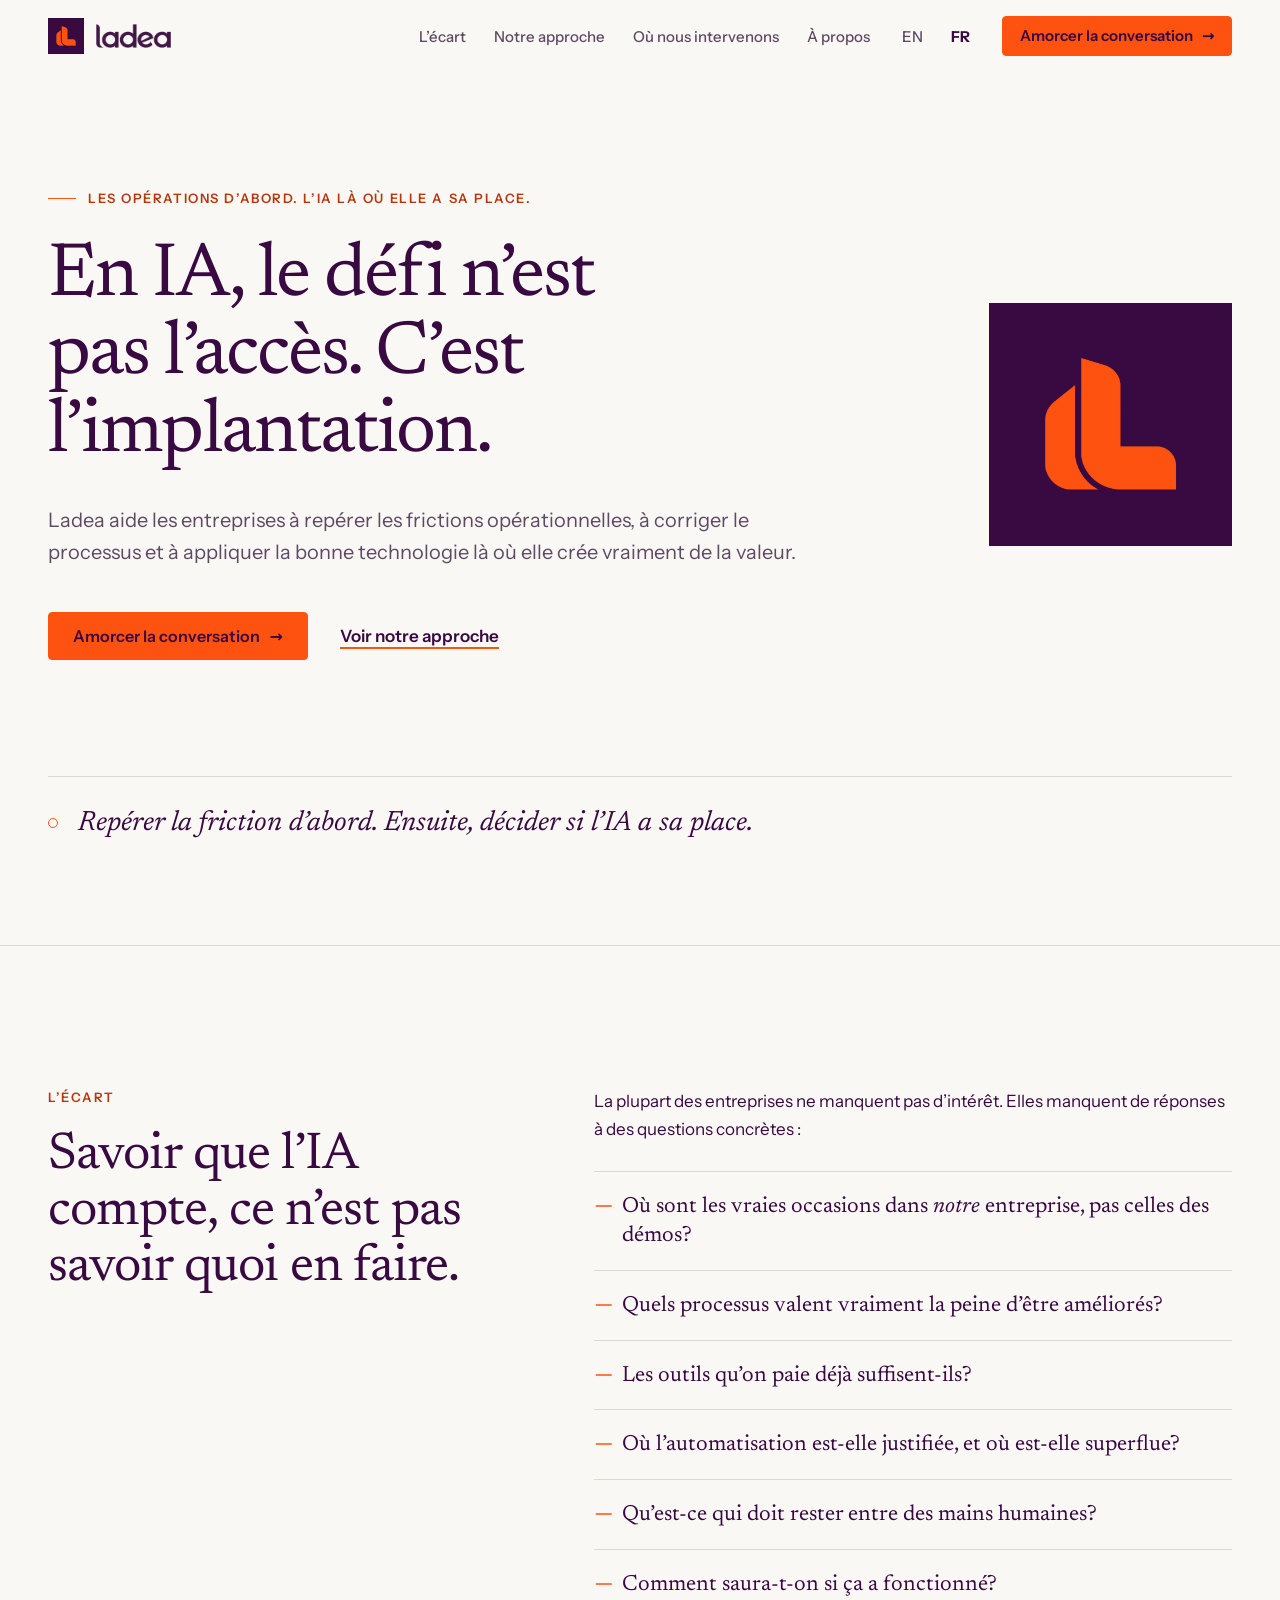
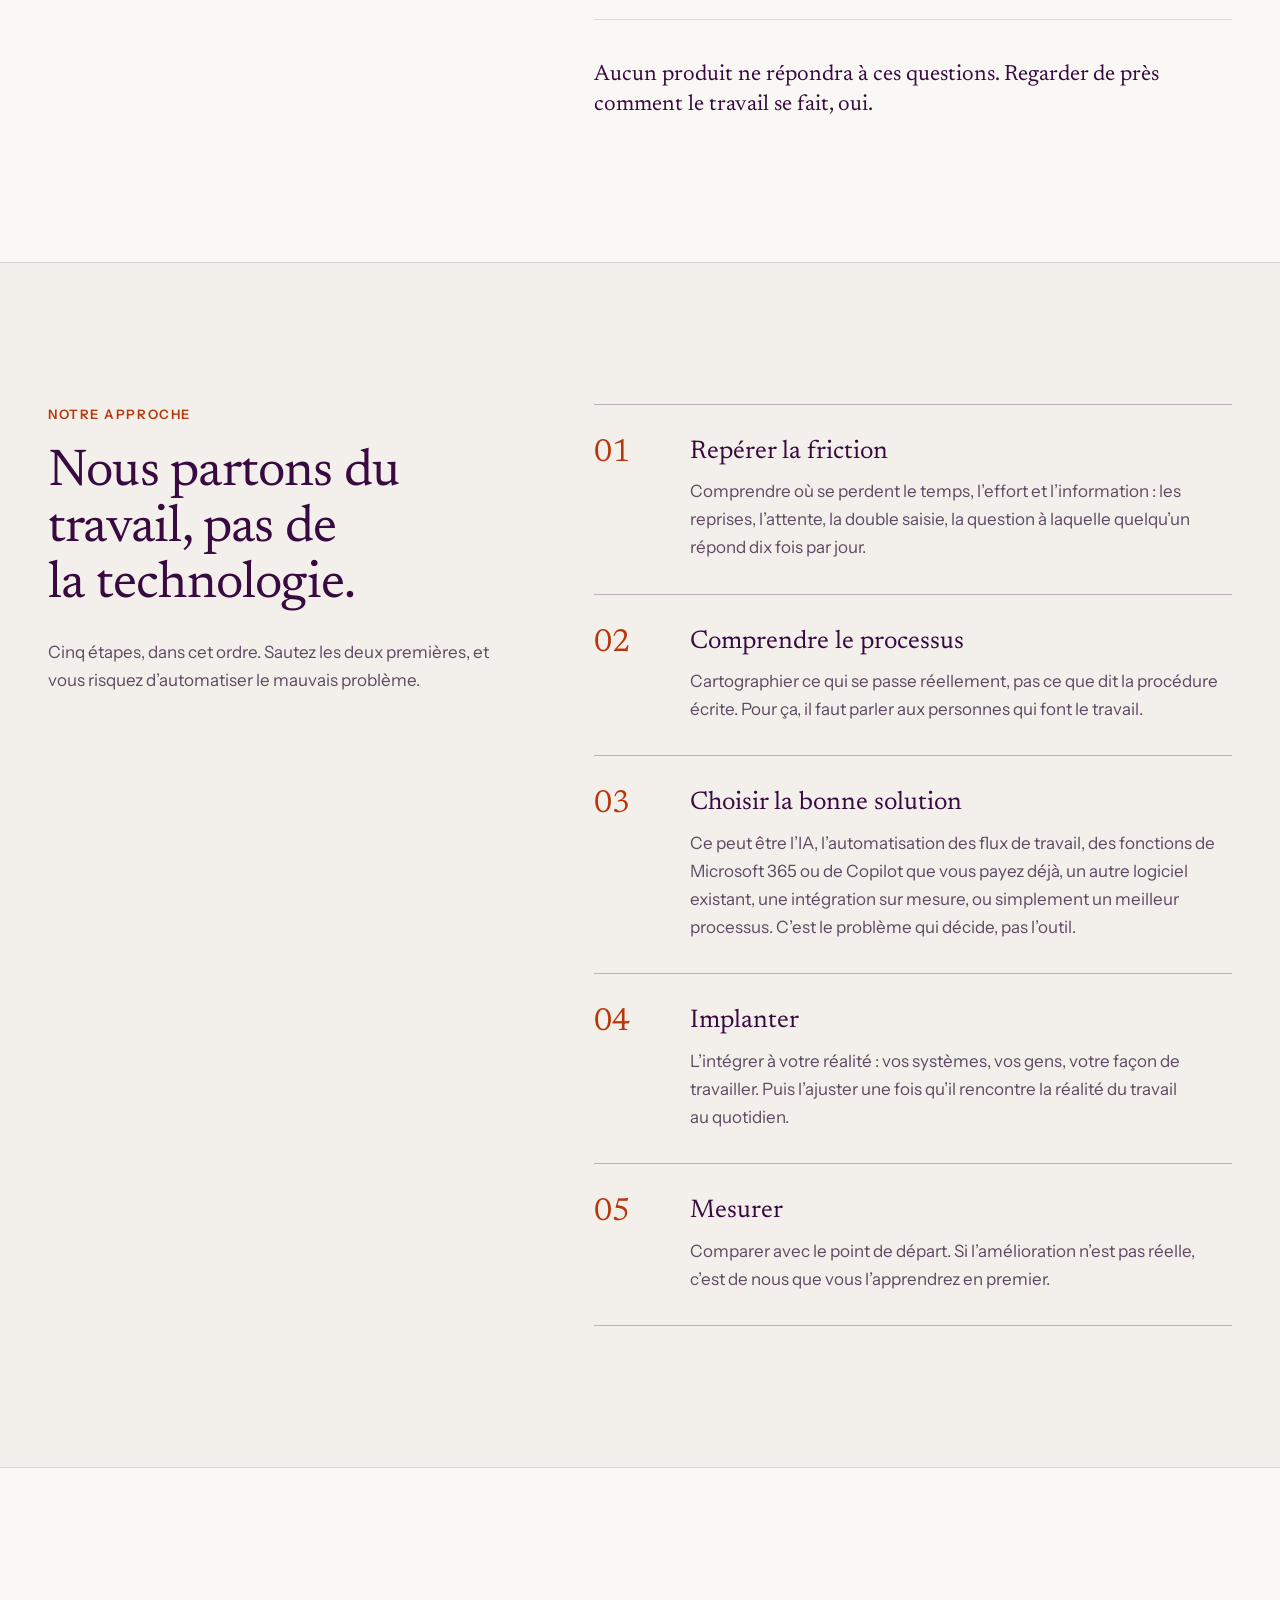
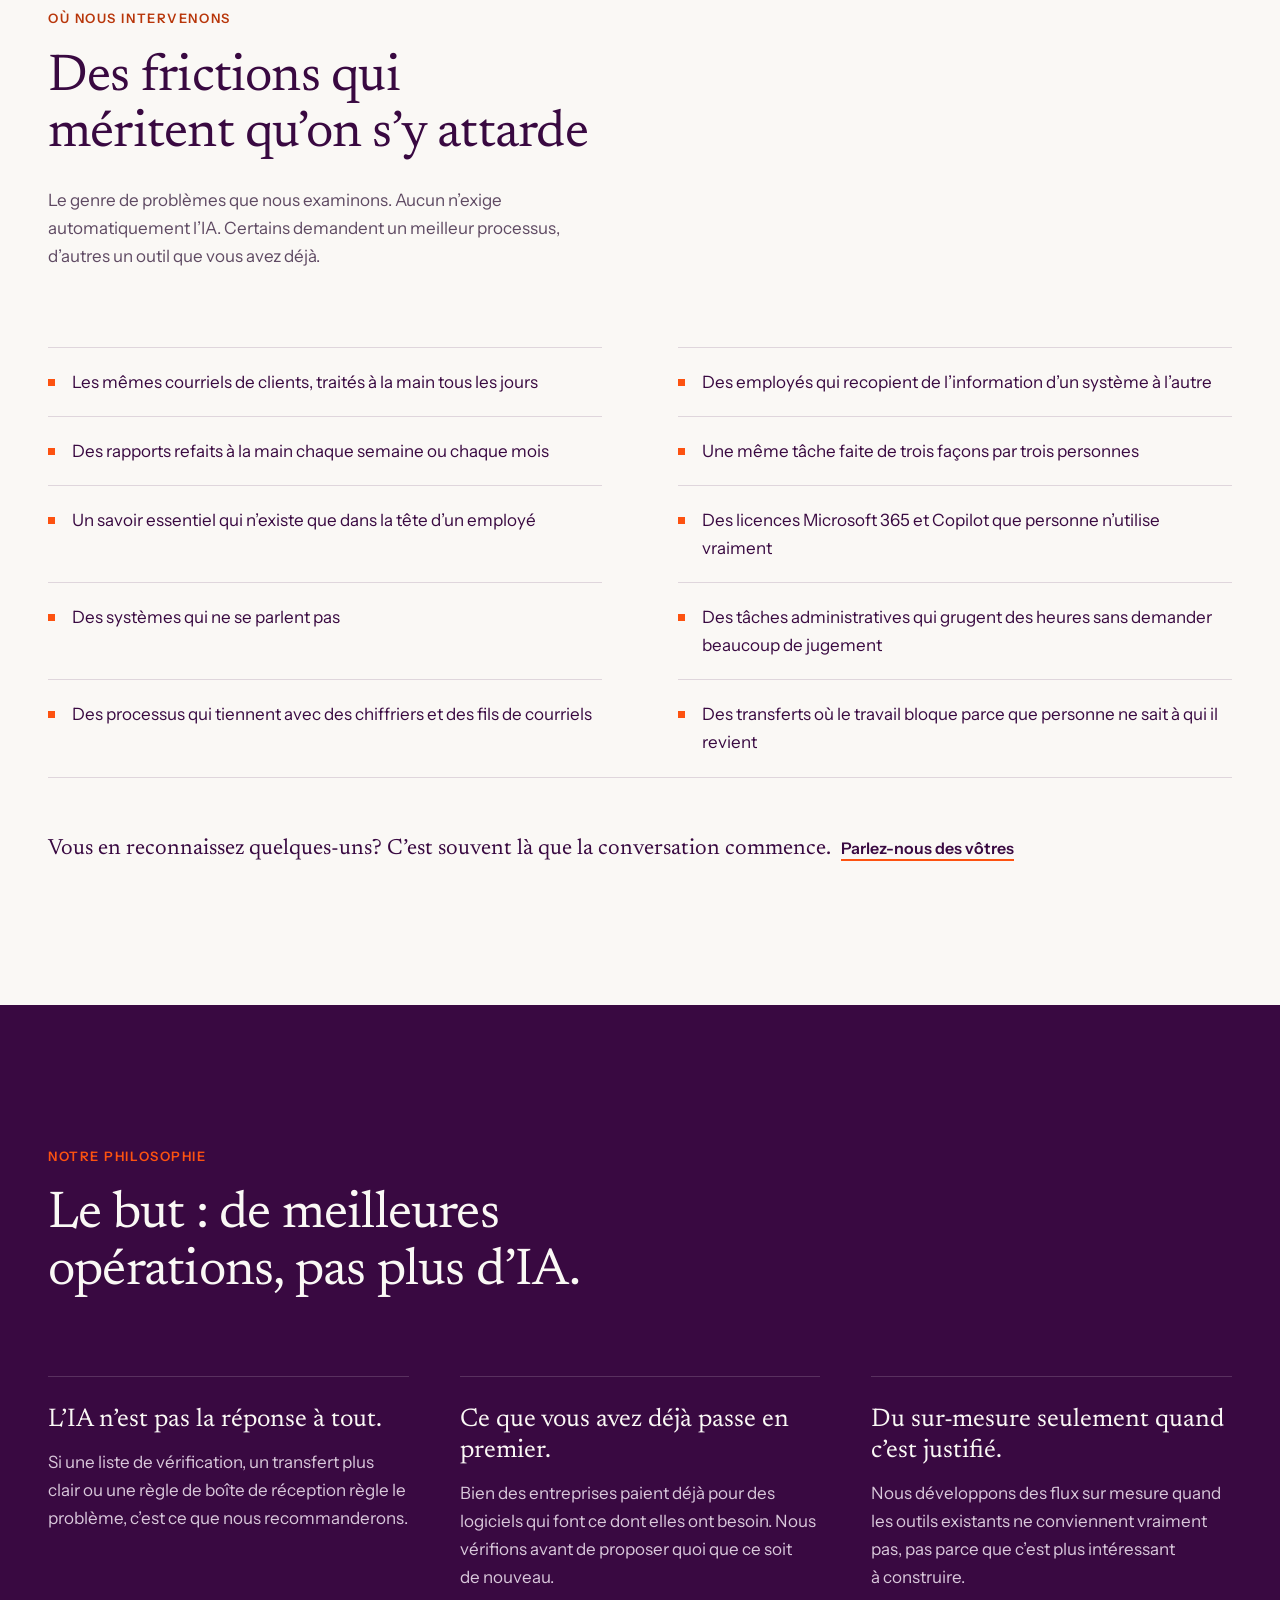
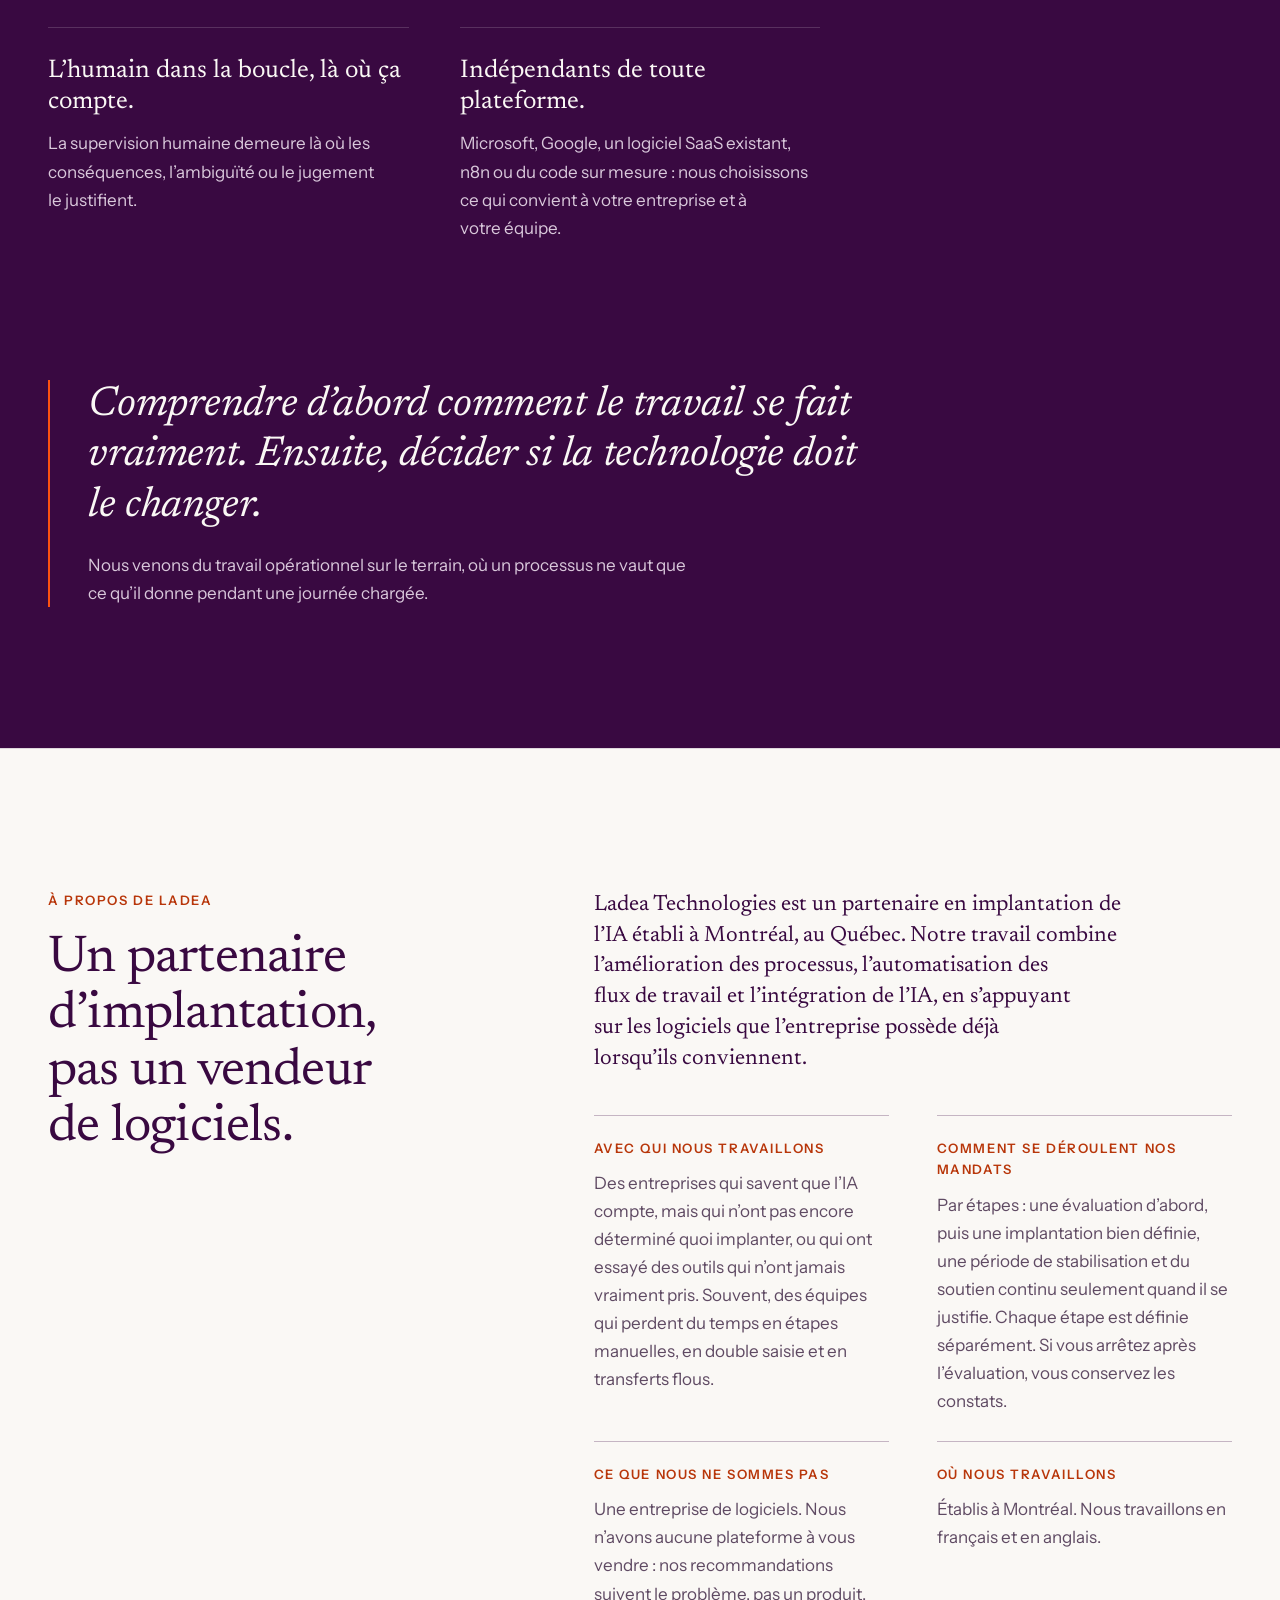
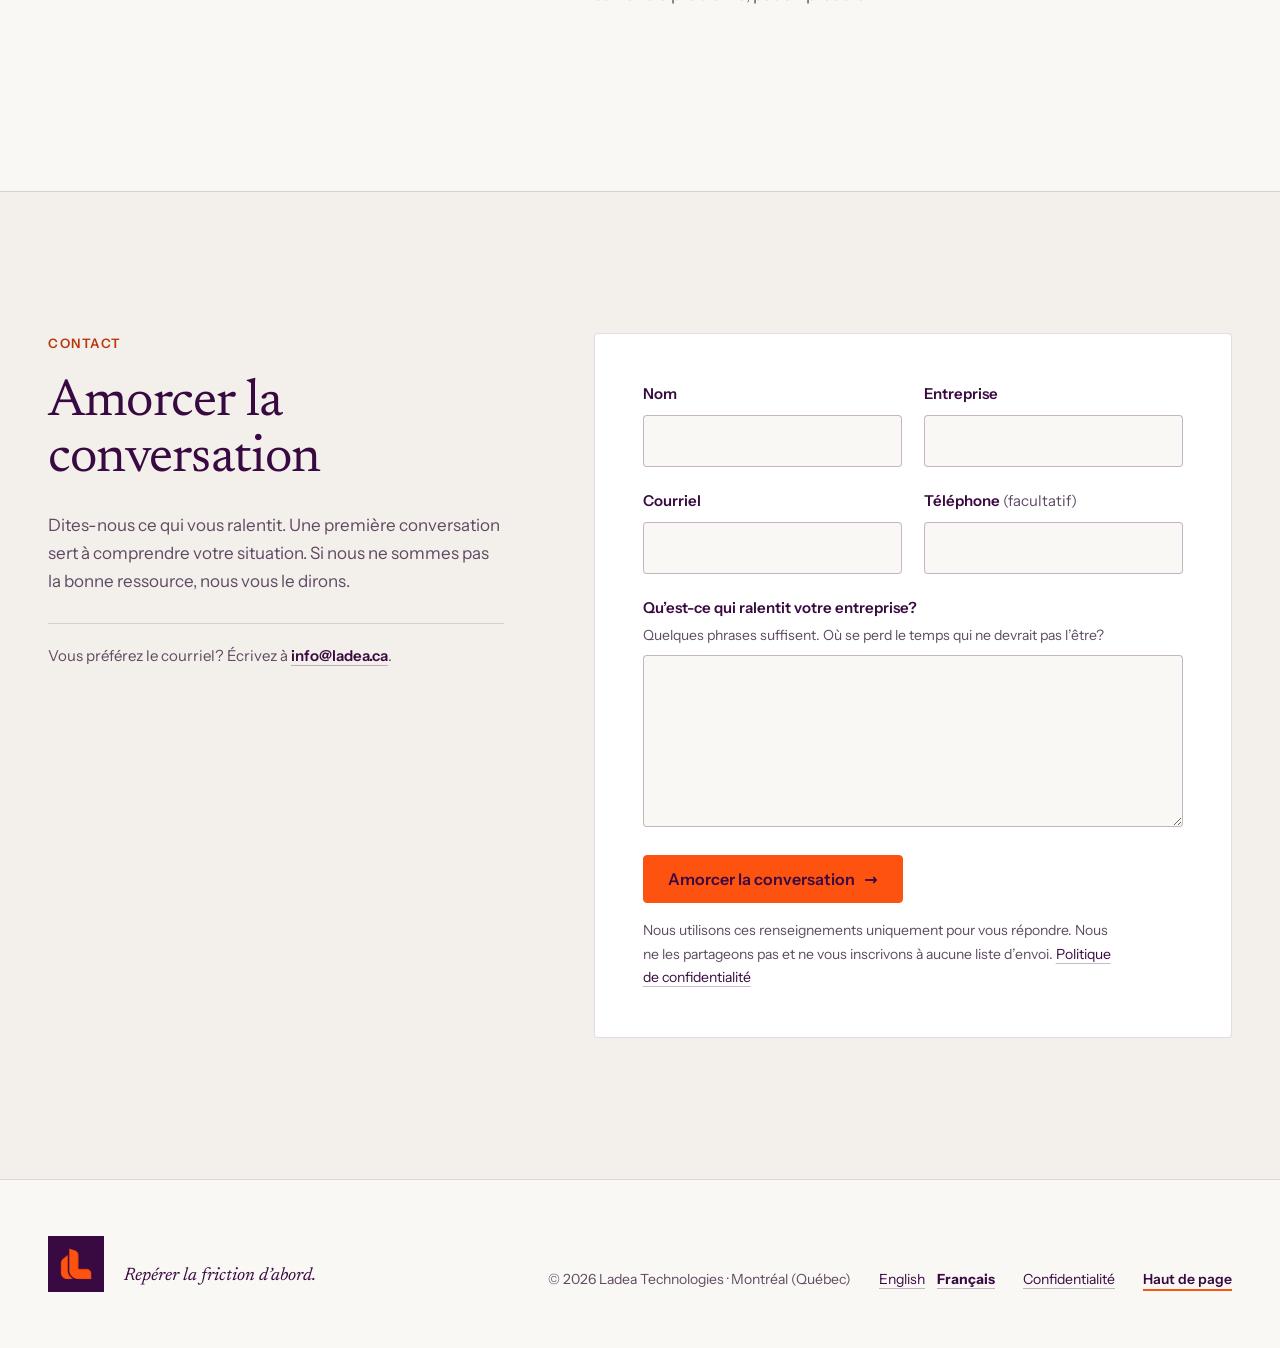
==== commit 2f2cd3cd: "Rebrand to aubergine and vermilion with the new Ladea logos Visual-only change: palette, logo assets" ====
--- a/public/fr/index.html
+++ b/public/fr/index.html
@@ -13,7 +13,7 @@
   <link rel="alternate" hreflang="fr" href="https://ladea.ca/fr/">
   <link rel="alternate" hreflang="x-default" href="https://ladea.ca/">
   
-  <meta name="theme-color" content="#F8F6F1">
+  <meta name="theme-color" content="#FAF8F5">
   <meta name="color-scheme" content="light">
 
   <!-- Open Graph / social previews -->
@@ -35,9 +35,9 @@
   <meta name="twitter:image" content="https://ladea.ca/assets/og-image-fr.png">
   <meta name="twitter:image:alt" content="Logo de Ladea avec la phrase : Repérer la friction d’abord. Ensuite, décider si l’IA a sa place.">
 
-  <!-- Icons (placeholders generated from the logo mark; replace when final icons exist) -->
-  <link rel="icon" href="../favicon.svg" type="image/svg+xml">
-  <link rel="icon" href="../favicon.ico" sizes="32x32">
+  <!-- Icons: the L icon tile (generated by brand/make-assets.py) -->
+  <link rel="icon" href="../favicon.ico" sizes="16x16 32x32 48x48">
+  <link rel="icon" href="../favicon-192.png" type="image/png" sizes="192x192">
   <link rel="apple-touch-icon" href="../apple-touch-icon.png">
 
   <!-- Self-hosted fonts: no third-party requests -->
@@ -56,8 +56,8 @@
   <header class="site-header" data-header>
     <div class="container header-inner">
       <a class="brand" href="#top" aria-label="Ladea, retour en haut">
-        <img class="brand-mark" src="../assets/ladea-mark.svg" alt="" width="18" height="33">
-        <img class="brand-word" src="../assets/ladea-wordmark.svg" alt="Ladea" width="78" height="21">
+        <img class="brand-mark" src="../assets/ladea-icon-256.png" alt="" width="36" height="36">
+        <img class="brand-word" src="../assets/ladea-wordmark.png" alt="Ladea" width="75" height="24">
       </a>
 
             
@@ -104,7 +104,7 @@
           </div>
         </div>
         <figure class="hero-mark" aria-hidden="true">
-          <img src="../assets/ladea-mark.svg" alt="" width="966" height="1781">
+          <img src="../assets/ladea-icon-800.png" alt="" width="800" height="800">
         </figure>
       </div>
       <div class="container">
@@ -375,7 +375,7 @@
           </form>
 
           <div class="form-success" data-form-success tabindex="-1" hidden>
-            <img src="../assets/ladea-mark.svg" alt="" width="24" height="44">
+            <img src="../assets/ladea-icon-256.png" alt="" width="44" height="44">
             <h3>Merci. Votre message est bien reçu.</h3>
             <p>Nous allons le lire attentivement et vous répondre sous peu.</p>
           </div>
@@ -388,7 +388,7 @@
   <footer class="site-footer">
     <div class="container footer-inner">
       <div class="footer-brand">
-        <img src="../assets/ladea-logo.svg" alt="Ladea" width="60" height="70">
+        <img src="../assets/ladea-icon-256.png" alt="Ladea" width="56" height="56">
         <p>Repérer la friction d’abord.</p>
       </div>
       <div class="footer-meta">
--- a/public/styles.css
+++ b/public/styles.css
@@ -5,9 +5,9 @@
    2. Tokens           6. Hero              10. Timeline
    3. Base             7. Sections          11. Contact form
    4. Utilities        8. Lists & steps     12. Footer / motion / print
-   Colours come from the logo: navy #08394B, gold #C4A070.
-   Gold is decorative on light backgrounds (low contrast); use --gold-text
-   for any gold-coloured text on paper.
+   Colours come from the logos: aubergine #390941, vermilion #FD5210.
+   Vermilion is a fill and decorative colour on light backgrounds (3.1:1);
+   use --vermilion-text for any vermilion-coloured text on paper.
    ========================================================================== */
 
 /* 1. Fonts — self-hosted, SIL Open Font License (see fonts/OFL-*.txt) ----- */
@@ -35,20 +35,20 @@
 
 /* 2. Tokens --------------------------------------------------------------- */
 :root {
-  --paper: #F8F6F1;
-  --paper-alt: #F0EDE5;
+  --paper: #FAF8F5;        /* soft warm white */
+  --paper-alt: #F3EFEA;
   --white: #FFFFFF;
-  --ink: #0B2530;          /* body text          14.7:1 on paper */
-  --navy: #08394B;         /* brand navy         11.5:1 on paper */
-  --navy-deep: #062C3A;
-  --muted: #4A5D66;        /* secondary text      6.4:1 on paper */
-  --gold: #C4A070;         /* brand gold — decorative on paper; 5.1:1 on navy */
-  --gold-text: #7F6034;    /* gold for text on paper, 5.4:1 */
-  --on-dark: #F8F6F1;
-  --on-dark-muted: #B9C8CE; /* 7.2:1 on navy */
-  --line: rgba(8, 57, 75, 0.14);
-  --line-strong: rgba(8, 57, 75, 0.28);
-  --line-dark: rgba(248, 246, 241, 0.16);
+  --ink: #390941;          /* body text = brand aubergine   15.4:1 on paper */
+  --aubergine: #390941;    /* from the L icon background    15.4:1 on paper */
+  --aubergine-deep: #2A0630;
+  --muted: #5F4A63;        /* secondary text      7.5:1 on paper, 6.9:1 on paper-alt */
+  --vermilion: #FD5210;    /* from the L icon — fills and decoration; aubergine text on it is 5.0:1 */
+  --vermilion-text: #B8360A; /* vermilion for text on paper, 5.6:1 (5.1:1 on paper-alt) */
+  --on-dark: #FAF8F5;
+  --on-dark-muted: #D9C8DB; /* 10.3:1 on aubergine */
+  --line: rgba(57, 9, 65, 0.14);
+  --line-strong: rgba(57, 9, 65, 0.28);
+  --line-dark: rgba(250, 248, 245, 0.16);
   --error: #A12A1F;
 
   --font-serif: "Newsreader", "Iowan Old Style", "Palatino Linotype", Georgia, serif;
@@ -98,21 +98,21 @@
   font-family: var(--font-serif);
   font-weight: 400;
   letter-spacing: -0.015em;
-  color: var(--navy);
+  color: var(--aubergine);
   text-wrap: balance;
 }
 h2 { font-size: clamp(2rem, 1.4rem + 2.4vw, 3.25rem); line-height: 1.08; }
-h3 { font-size: 1.125rem; font-weight: 600; line-height: 1.35; color: var(--navy); }
+h3 { font-size: 1.125rem; font-weight: 600; line-height: 1.35; color: var(--aubergine); }
 p { text-wrap: pretty; }
 em { font-style: italic; }
 
 a { color: inherit; }
 :focus-visible {
-  outline: 2px solid var(--navy);
+  outline: 2px solid var(--aubergine);
   outline-offset: 3px;
   border-radius: 2px;
 }
-::selection { background: rgba(196, 160, 112, 0.35); }
+::selection { background: rgba(253, 82, 16, 0.25); }
 
 /* 4. Utilities ------------------------------------------------------------ */
 .container {
@@ -129,7 +129,7 @@
 }
 .skip-link {
   position: absolute; left: 16px; top: -100px; z-index: 100;
-  background: var(--navy); color: var(--on-dark);
+  background: var(--aubergine); color: var(--on-dark);
   padding: 10px 16px; border-radius: var(--radius); text-decoration: none;
 }
 .skip-link:focus { top: 16px; }
@@ -137,34 +137,34 @@
 .button {
   display: inline-flex; align-items: center; gap: 0.6em;
   min-height: 48px; padding: 0.8em 1.5em;
-  background: var(--navy); color: var(--on-dark);
-  border: 1px solid var(--navy); border-radius: var(--radius);
+  background: var(--vermilion); color: var(--aubergine);
+  border: 1px solid var(--vermilion); border-radius: var(--radius);
   font: 600 1rem/1.2 var(--font-sans);
   text-decoration: none; cursor: pointer;
-  transition: background-color 0.2s var(--ease);
+  transition: background-color 0.2s var(--ease), border-color 0.2s var(--ease), color 0.2s var(--ease);
 }
 .button::after {
   content: "→";
   transition: transform 0.2s var(--ease);
 }
-.button:hover { background: var(--navy-deep); }
-.button:active { background: #04212C; }
+.button:hover { background: var(--aubergine); border-color: var(--aubergine); color: var(--on-dark); }
+.button:active { background: var(--aubergine-deep); border-color: var(--aubergine-deep); color: var(--on-dark); }
 .button:hover::after { transform: translateX(3px); }
 .button[disabled] { opacity: 0.6; cursor: progress; }
 .button-small { min-height: 40px; padding: 0.55em 1.1em; font-size: 0.9375rem; }
 
 .text-link {
-  color: var(--navy); font-weight: 600;
-  text-decoration: underline; text-decoration-color: var(--gold);
+  color: var(--aubergine); font-weight: 600;
+  text-decoration: underline; text-decoration-color: var(--vermilion);
   text-decoration-thickness: 2px; text-underline-offset: 5px;
   transition: text-decoration-color 0.2s var(--ease);
 }
-.text-link:hover { text-decoration-color: var(--navy); }
-.text-link:active { color: var(--navy-deep); }
+.text-link:hover { text-decoration-color: var(--aubergine); }
+.text-link:active { color: var(--aubergine-deep); }
 
 /* Inline links (privacy, email, footer, language switch): one shared style */
 .form-privacy a, .contact-email a, .legal-section a, .footer-meta a:not(.text-link) {
-  color: var(--navy);
+  color: var(--aubergine);
   text-decoration: underline;
   text-decoration-thickness: 1px;
   text-underline-offset: 4px;
@@ -172,9 +172,9 @@
   transition: text-decoration-color 0.2s var(--ease);
 }
 .form-privacy a:hover, .contact-email a:hover, .legal-section a:hover, .footer-meta a:not(.text-link):hover {
-  text-decoration-color: var(--gold);
-}
-.form-privacy a:active, .contact-email a:active, .legal-section a:active, .footer-meta a:active { color: var(--navy-deep); }
+  text-decoration-color: var(--vermilion);
+}
+.form-privacy a:active, .contact-email a:active, .legal-section a:active, .footer-meta a:active { color: var(--aubergine-deep); }
 
 /* 5. Header & nav --------------------------------------------------------- */
 .site-header {
@@ -188,9 +188,9 @@
   display: flex; align-items: center; justify-content: space-between;
   height: var(--header-h); gap: 24px;
 }
-.brand { display: inline-flex; align-items: flex-end; gap: 10px; text-decoration: none; }
-.brand-mark { height: 34px; width: auto; }
-.brand-word { height: 19px; width: auto; margin-bottom: 1px; }
+.brand { display: inline-flex; align-items: center; gap: 12px; text-decoration: none; }
+.brand-mark { height: 36px; width: 36px; }
+.brand-word { height: 24px; width: auto; }
 
 .site-nav { display: flex; align-items: center; gap: 32px; }
 .site-nav ul { display: flex; gap: 28px; }
@@ -199,7 +199,7 @@
   text-decoration: none; transition: color 0.2s var(--ease);
 }
 .site-nav a:not(.button):hover,
-.site-nav a[aria-current] { color: var(--navy); }
+.site-nav a[aria-current] { color: var(--aubergine); }
 .lang-switch { display: flex; gap: 12px; }
 .lang-switch a, .footer-meta a, .site-nav ul a { display: inline-block; padding-block: 11px; margin-block: -11px; }
 .hero-actions .text-link, .closing-inline .text-link { padding-block: 10px; margin-block: -10px; }
@@ -214,7 +214,7 @@
   .nav-toggle {
     display: inline-flex; align-items: center; justify-content: center;
     width: 44px; height: 44px; margin-right: -10px;
-    background: none; border: 0; cursor: pointer; color: var(--navy);
+    background: none; border: 0; cursor: pointer; color: var(--aubergine);
   }
   .nav-toggle-bars,
   .nav-toggle-bars::before,
@@ -236,7 +236,7 @@
     flex-direction: column; align-items: stretch; gap: 24px;
     padding: 24px var(--gutter) 32px;
     background: var(--paper); border-bottom: 1px solid var(--line);
-    box-shadow: 0 24px 40px -24px rgba(8, 57, 75, 0.25);
+    box-shadow: 0 24px 40px -24px rgba(57, 9, 65, 0.25);
     visibility: hidden; opacity: 0; transform: translateY(-8px);
     transition: opacity 0.2s var(--ease), transform 0.2s var(--ease), visibility 0s 0.2s;
   }
@@ -246,7 +246,7 @@
   }
   .site-nav ul { flex-direction: column; gap: 0; }
   .site-nav ul li a:not(.button) {
-    display: block; padding: 14px 0; margin: 0; font-size: 1.0625rem; color: var(--navy);
+    display: block; padding: 14px 0; margin: 0; font-size: 1.0625rem; color: var(--aubergine);
     border-bottom: 1px solid var(--line);
   }
   /* Language switch: always visible in the header bar; the hamburger controls navigation only */
@@ -259,8 +259,8 @@
     display: inline-block; min-width: 36px; padding: 11px 6px; margin: 0;
     text-align: center; text-decoration: none; color: var(--muted);
   }
-  .lang-switch-bar a:hover { color: var(--navy); }
-  .lang-switch-bar a[aria-current] { color: var(--navy); }
+  .lang-switch-bar a:hover { color: var(--aubergine); }
+  .lang-switch-bar a[aria-current] { color: var(--aubergine); }
   .site-nav .button { justify-content: center; }
   html:not(.js) .header-inner { height: auto; flex-wrap: wrap; padding-block: 14px; }
   html:not(.js) .site-nav { width: 100%; flex-direction: column; align-items: stretch; gap: 16px; }
@@ -278,11 +278,11 @@
 .section-label {
   font-size: 0.8125rem; font-weight: 600;
   letter-spacing: 0.12em; text-transform: uppercase;
-  color: var(--gold-text);
+  color: var(--vermilion-text);
 }
 .eyebrow { display: flex; align-items: center; gap: 12px; }
 .eyebrow::before {
-  content: ""; width: 28px; height: 1px; background: var(--gold);
+  content: ""; width: 28px; height: 1px; background: var(--vermilion);
 }
 .hero-title {
   margin-top: 28px;
@@ -303,7 +303,7 @@
   gap: 16px 32px; margin-top: 44px;
 }
 .hero-mark img {
-  height: clamp(300px, 36vw, 460px); width: auto;
+  height: clamp(160px, 19vw, 250px); width: auto; /* square icon, same column width as the previous tall mark */
 }
 .belief {
   display: flex; align-items: baseline; gap: 20px;
@@ -312,9 +312,9 @@
   border-top: 1px solid var(--line);
   font-family: var(--font-serif); font-style: italic;
   font-size: clamp(1.25rem, 1rem + 1vw, 1.75rem);
-  line-height: 1.35; color: var(--navy);
-}
-.belief-rule { flex: none; width: 10px; height: 10px; border-radius: 50%; border: 1.5px solid var(--gold); transform: translateY(-2px); }
+  line-height: 1.35; color: var(--aubergine);
+}
+.belief-rule { flex: none; width: 10px; height: 10px; border-radius: 50%; border: 1.5px solid var(--vermilion); transform: translateY(-2px); }
 
 @media (max-width: 760px) {
   .hero-grid { grid-template-columns: 1fr; }
@@ -344,7 +344,7 @@
 .closing {
   margin-top: 40px; max-width: 48ch;
   font-family: var(--font-serif); font-size: var(--fs-serif-lead);
-  line-height: 1.4; color: var(--navy);
+  line-height: 1.4; color: var(--aubergine);
 }
 .closing-inline { max-width: none; margin-top: 56px; }
 .closing-inline .text-link { font-family: var(--font-sans); font-size: 1rem; white-space: nowrap; margin-left: 6px; }
@@ -356,9 +356,9 @@
   padding: 18px 0; border-top: 1px solid var(--line);
   font-family: var(--font-serif);
   font-size: var(--fs-serif-lead);
-  line-height: 1.35; color: var(--navy);
-}
-.question-list li::before { content: "—"; content: "—" / ""; color: var(--gold); font-family: var(--font-sans); }
+  line-height: 1.35; color: var(--aubergine);
+}
+.question-list li::before { content: "—"; content: "—" / ""; color: var(--vermilion); font-family: var(--font-sans); }
 
 .step-list { border-bottom: 1px solid var(--line-strong); }
 .step {
@@ -368,7 +368,7 @@
 .step-num,
 .timeline-num {
   font-family: var(--font-serif); font-size: 2rem; line-height: 1;
-  color: var(--gold-text); font-variant-numeric: lining-nums tabular-nums;
+  color: var(--vermilion-text); font-variant-numeric: lining-nums tabular-nums;
 }
 .step h3 { font-family: var(--font-serif); font-weight: 400; font-size: var(--fs-serif-sub); line-height: 1.2; }
 .step p { margin-top: 10px; color: var(--muted); max-width: 54ch; }
@@ -387,7 +387,7 @@
   font-size: 1.0625rem; color: var(--ink);
 }
 .friction-list li::before {
-  content: ""; width: 7px; height: 7px; background: var(--gold);
+  content: ""; width: 7px; height: 7px; background: var(--vermilion);
   transform: translateY(-2px);
 }
 @media (max-width: 700px) {
@@ -396,10 +396,10 @@
 }
 
 /* 9. Principles (dark band) ----------------------------------------------- */
-.section-dark { background: var(--navy); color: var(--on-dark); border-top: 0; }
+.section-dark { background: var(--aubergine); color: var(--on-dark); border-top: 0; }
 .section-dark h2, .section-dark h3 { color: var(--on-dark); }
-.section-dark .section-label { color: var(--gold); }
-.section-dark :focus-visible { outline-color: var(--gold); }
+.section-dark .section-label { color: var(--vermilion); }
+.section-dark :focus-visible { outline-color: var(--vermilion); }
 
 .principle-grid {
   display: grid; grid-template-columns: repeat(6, minmax(0, 1fr));
@@ -425,7 +425,7 @@
 .philosophy {
   margin-top: clamp(56px, 8vw, 104px);
   padding-left: clamp(20px, 3vw, 40px);
-  border-left: 2px solid var(--gold);
+  border-left: 2px solid var(--vermilion);
   max-width: 900px;
 }
 .philosophy blockquote p {
@@ -439,7 +439,7 @@
 .about-lead {
   font-family: var(--font-serif);
   font-size: var(--fs-serif-lead);
-  line-height: 1.4; color: var(--navy);
+  line-height: 1.4; color: var(--aubergine);
   max-width: 44ch;
 }
 .fact-list {
@@ -451,7 +451,7 @@
 .fact dt {
   font-size: 0.8125rem; font-weight: 600;
   letter-spacing: 0.12em; text-transform: uppercase;
-  color: var(--gold-text);
+  color: var(--vermilion-text);
 }
 .fact dd { margin: 10px 0 0; color: var(--muted); }
 @media (max-width: 620px) {
@@ -470,7 +470,7 @@
 .field-row { display: grid; grid-template-columns: 1fr 1fr; gap: 22px; }
 @media (max-width: 560px) { .field-row { grid-template-columns: 1fr; } }
 .field { display: grid; gap: 8px; align-content: start; }
-.field label { font-size: 0.9375rem; font-weight: 600; color: var(--navy); }
+.field label { font-size: 0.9375rem; font-weight: 600; color: var(--aubergine); }
 .optional { font-weight: 400; color: var(--muted); }
 .field-hint { font-size: 0.875rem; color: var(--muted); margin-top: -4px; }
 
@@ -486,11 +486,11 @@
   transition: border-color 0.15s, box-shadow 0.15s, background-color 0.15s;
 }
 .field textarea { resize: vertical; min-height: 150px; }
-.field input:hover, .field textarea:hover { border-color: var(--navy); }
+.field input:hover, .field textarea:hover { border-color: var(--aubergine); }
 .field input:focus, .field textarea:focus {
   outline: none; background: var(--white);
-  border-color: var(--navy);
-  box-shadow: 0 0 0 3px rgba(196, 160, 112, 0.45);
+  border-color: var(--aubergine);
+  box-shadow: 0 0 0 3px rgba(253, 82, 16, 0.35);
 }
 .field [aria-invalid="true"] { border-color: var(--error); background: #FDF7F6; }
 .field-error { font-size: 0.875rem; color: var(--error); min-height: 0; }
@@ -514,7 +514,7 @@
 
 .form-success { display: grid; gap: 12px; justify-items: start; padding-block: 24px; }
 .form-success[hidden] { display: none; }
-.form-success img { height: 44px; width: auto; margin-bottom: 8px; }
+.form-success img { height: 44px; width: 44px; margin-bottom: 8px; }
 .form-success h3 { font-family: var(--font-serif); font-weight: 400; font-size: var(--fs-serif-sub); line-height: 1.2; }
 .form-success p { color: var(--muted); }
 .form-success:focus { outline: none; }
@@ -530,7 +530,7 @@
 .legal-intro {
   margin-top: 32px;
   font-family: var(--font-serif); font-size: var(--fs-serif-lead);
-  line-height: 1.45; color: var(--navy);
+  line-height: 1.45; color: var(--aubergine);
 }
 .legal-section { margin-top: 40px; padding-top: 24px; border-top: 1px solid var(--line); }
 .legal-section h2 { font-size: var(--fs-serif-sub); line-height: 1.2; }
@@ -544,8 +544,8 @@
 .site-footer { padding-block: 56px; border-top: 1px solid var(--line); }
 .footer-inner { display: flex; flex-wrap: wrap; justify-content: space-between; align-items: flex-end; gap: 32px; }
 .footer-brand { display: flex; align-items: flex-end; gap: 20px; }
-.footer-brand img { height: 70px; width: auto; }
-.footer-brand p { font-family: var(--font-serif); font-style: italic; font-size: 1.125rem; color: var(--navy); }
+.footer-brand img { height: 56px; width: 56px; }
+.footer-brand p { font-family: var(--font-serif); font-style: italic; font-size: 1.125rem; color: var(--aubergine); }
 .footer-meta { display: flex; flex-wrap: wrap; align-items: center; gap: 12px 28px; font-size: 0.875rem; color: var(--muted); }
 .footer-meta .text-link { font-size: 0.875rem; }
 
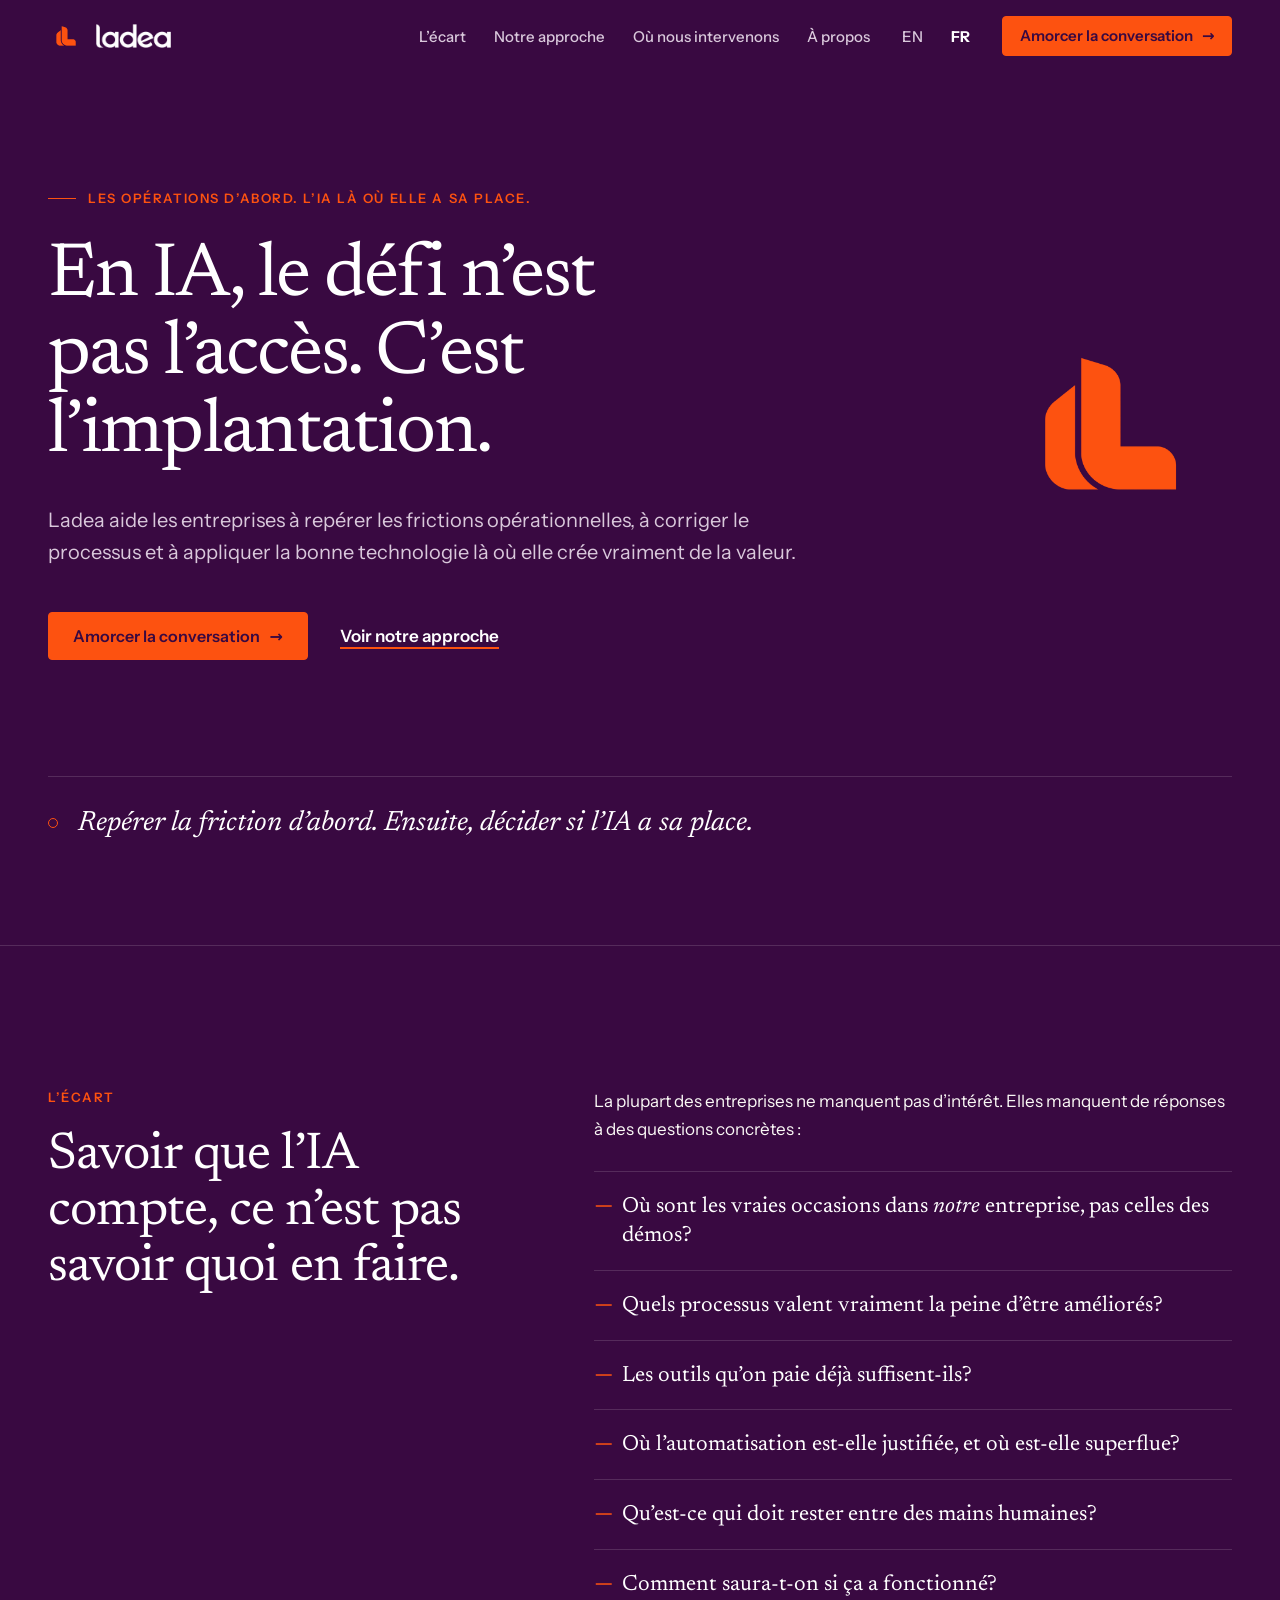
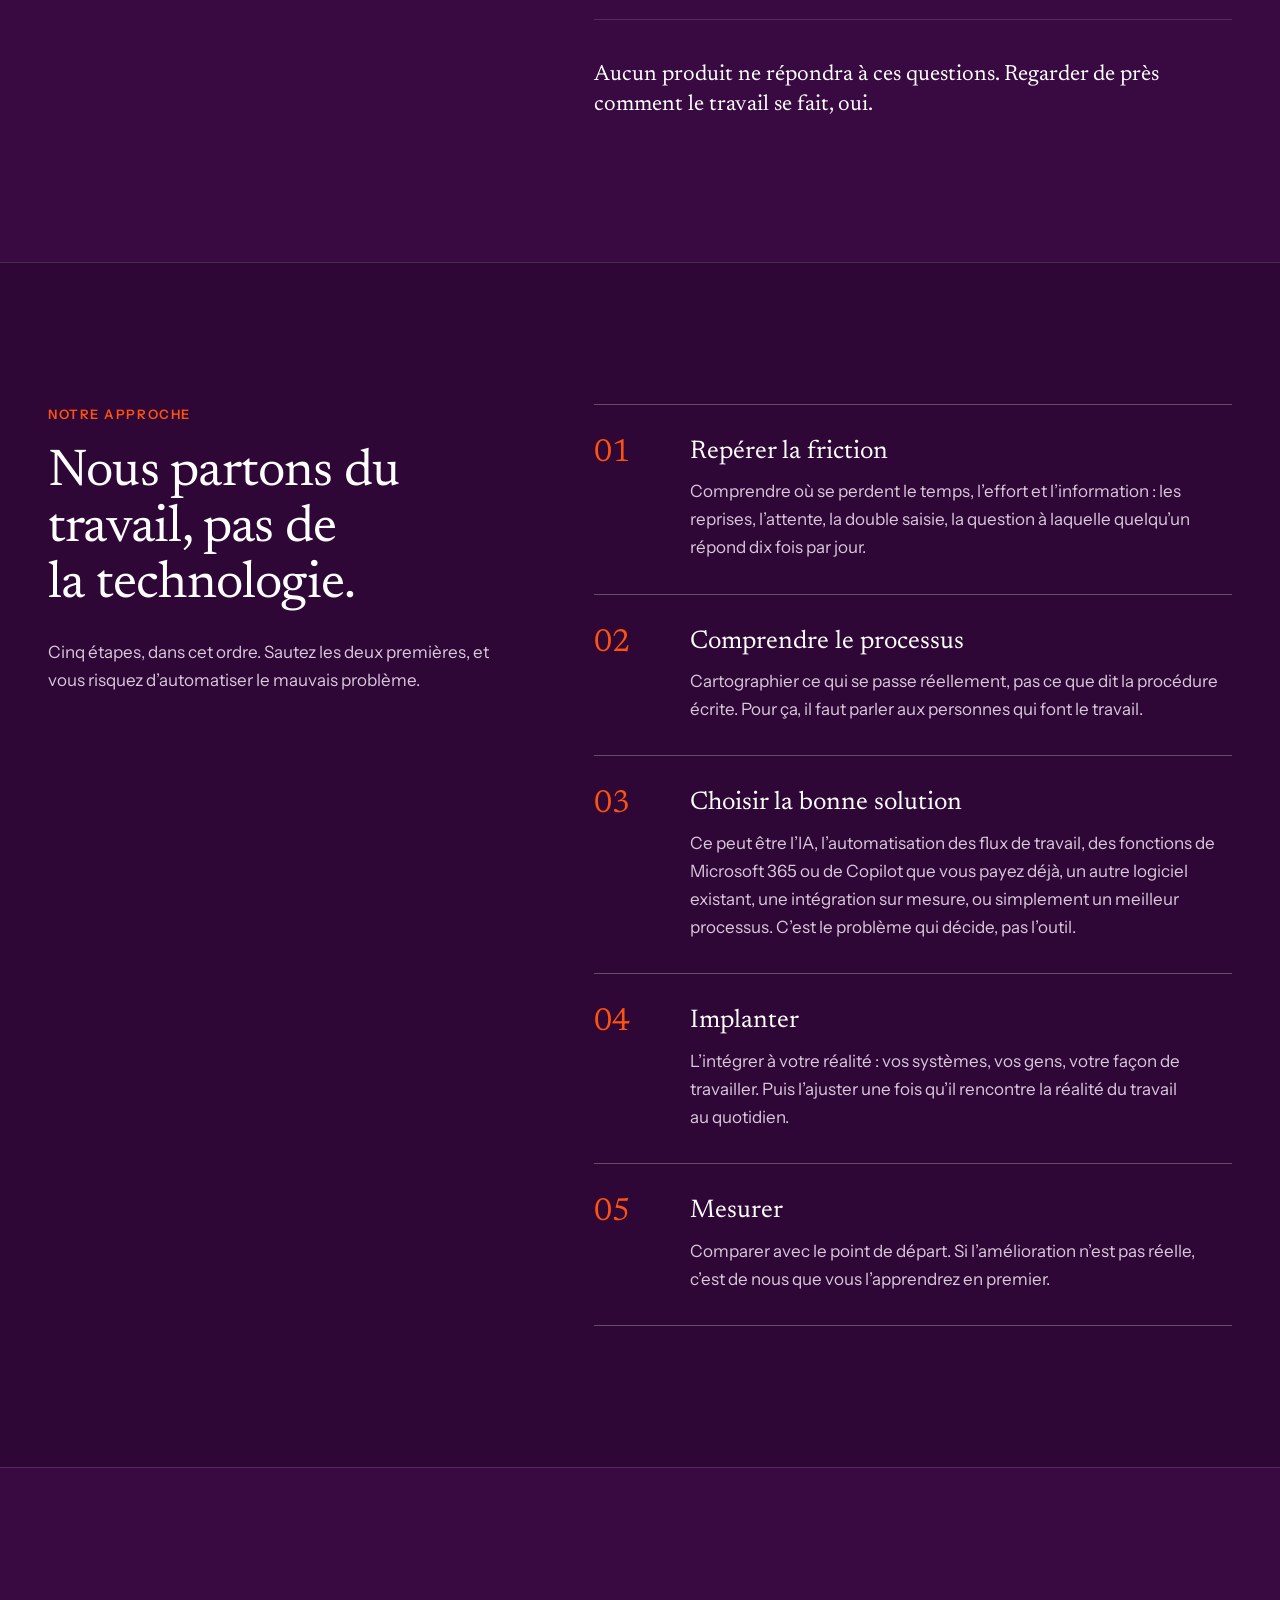
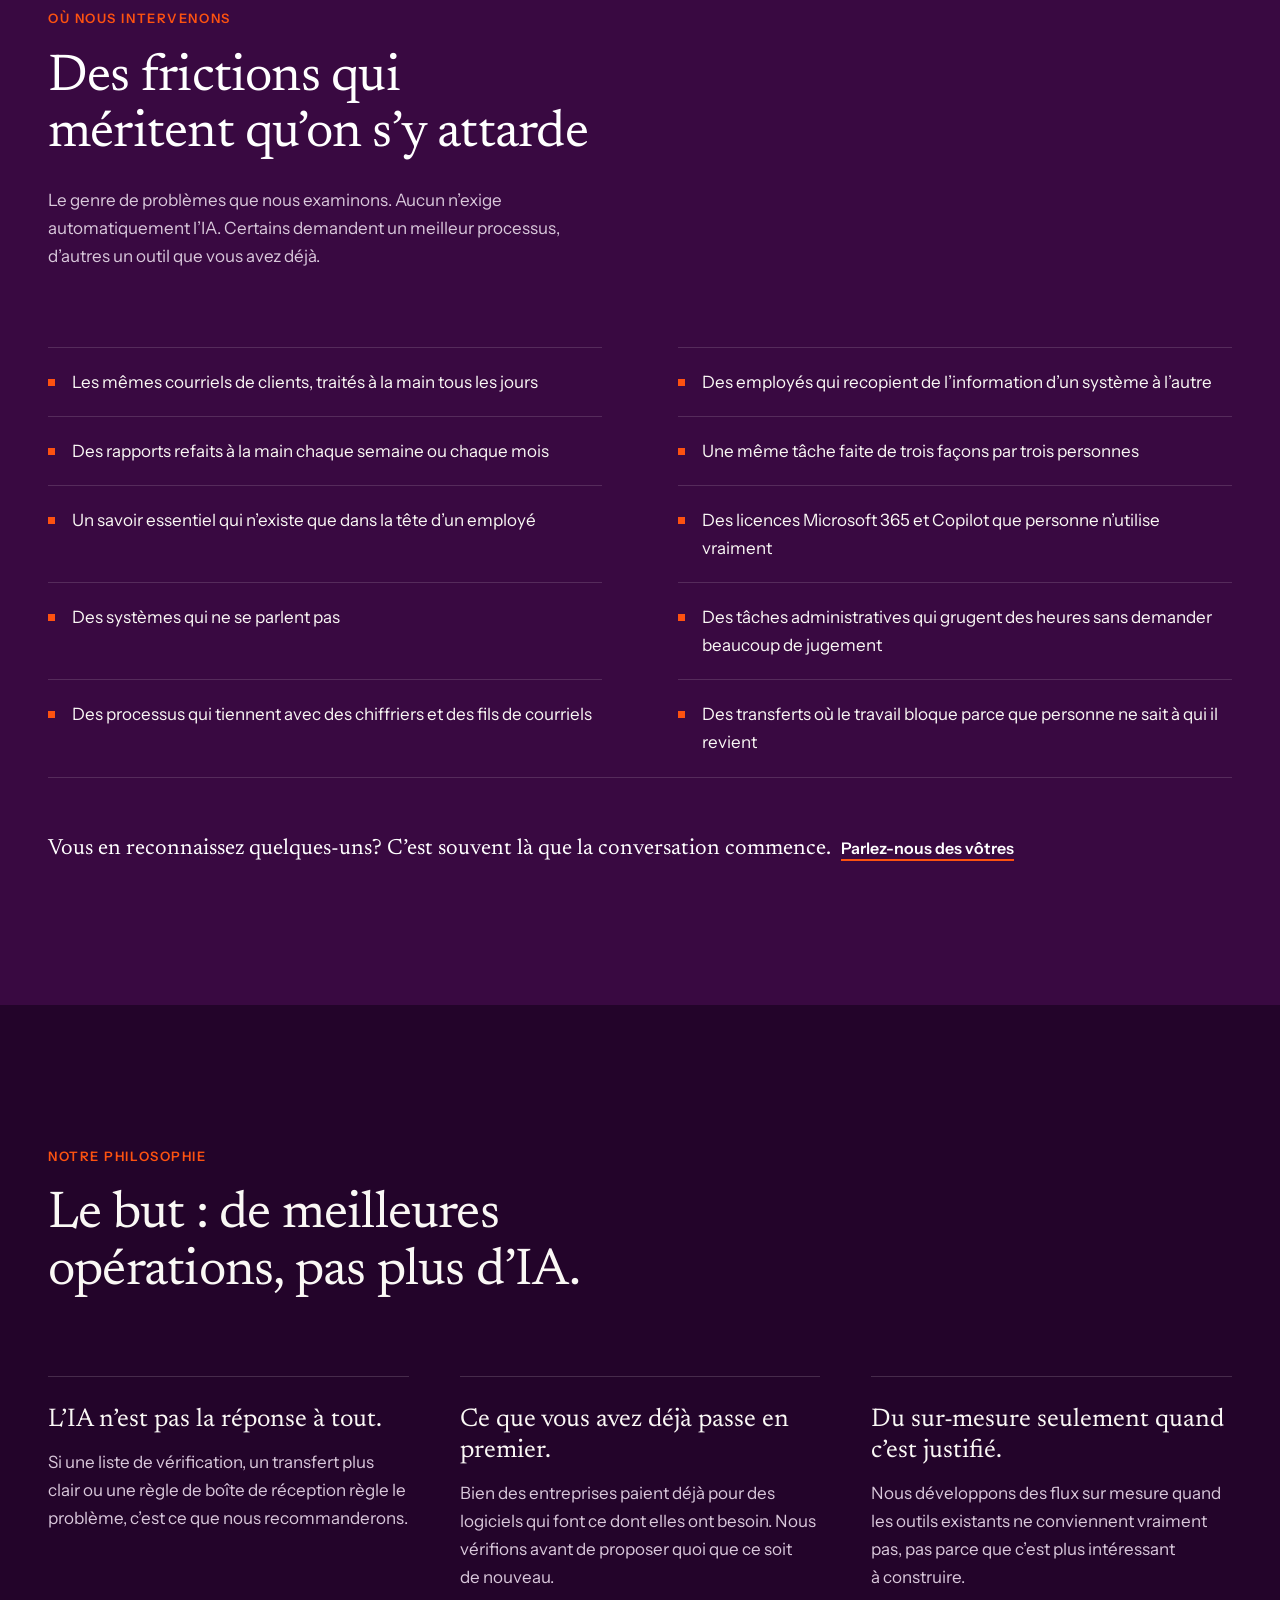
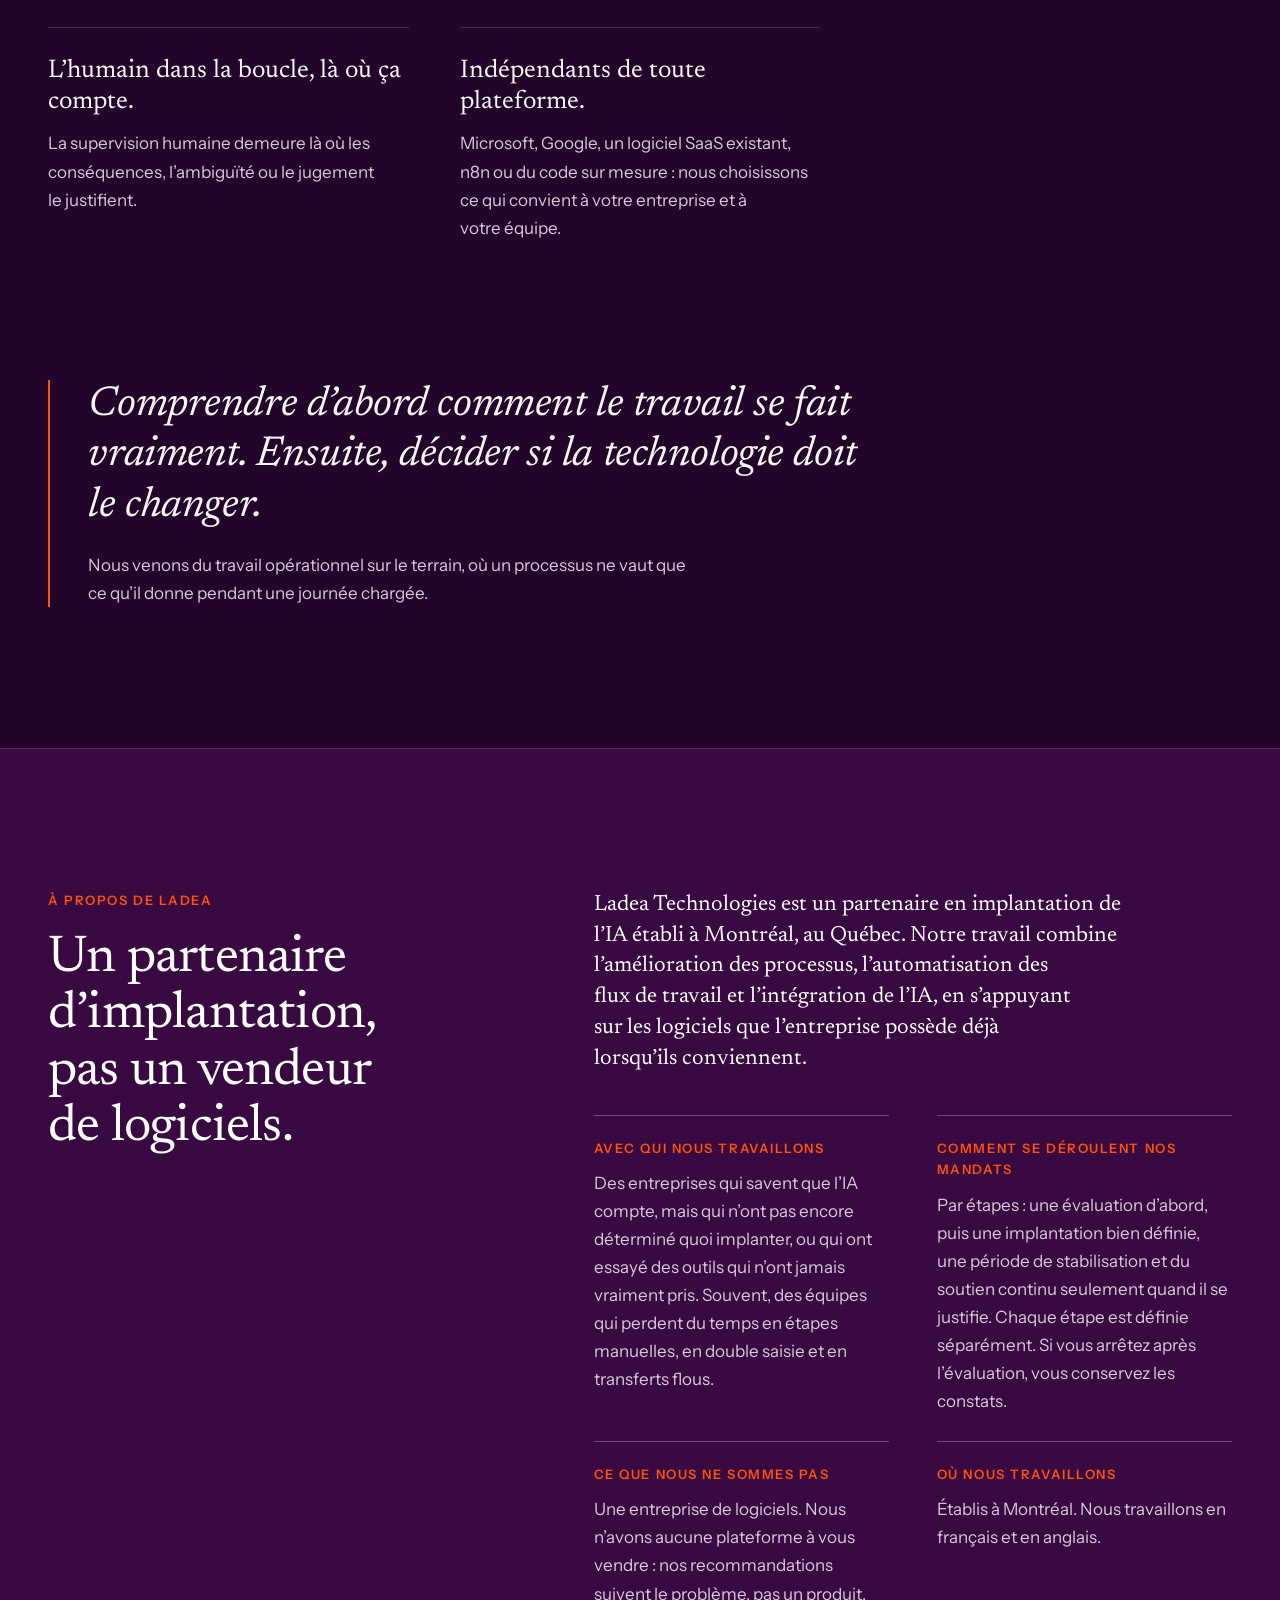
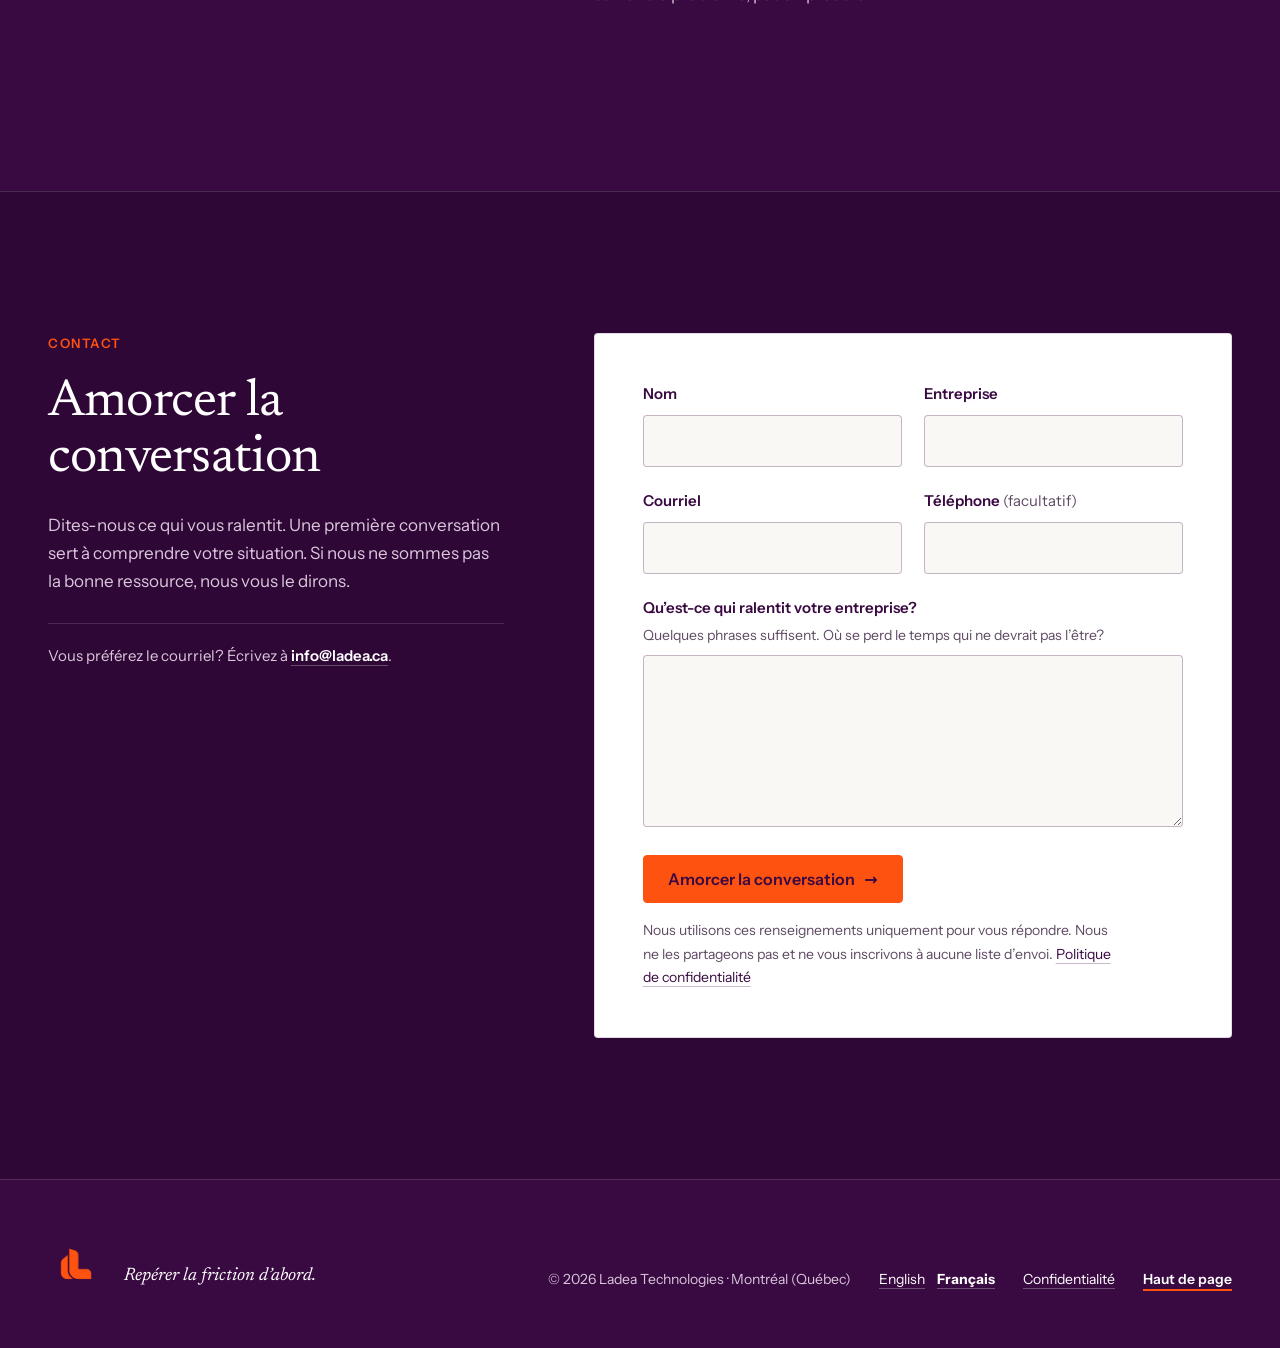
==== commit f0fab260: "Try an aubergine background with white text Variant of the rebrand: the page is aubergine with white" ====
--- a/public/fr/index.html
+++ b/public/fr/index.html
@@ -13,8 +13,8 @@
   <link rel="alternate" hreflang="fr" href="https://ladea.ca/fr/">
   <link rel="alternate" hreflang="x-default" href="https://ladea.ca/">
   
-  <meta name="theme-color" content="#FAF8F5">
-  <meta name="color-scheme" content="light">
+  <meta name="theme-color" content="#390941">
+  <meta name="color-scheme" content="dark">
 
   <!-- Open Graph / social previews -->
   <meta property="og:type" content="website">
@@ -57,7 +57,7 @@
     <div class="container header-inner">
       <a class="brand" href="#top" aria-label="Ladea, retour en haut">
         <img class="brand-mark" src="../assets/ladea-icon-256.png" alt="" width="36" height="36">
-        <img class="brand-word" src="../assets/ladea-wordmark.png" alt="Ladea" width="75" height="24">
+        <img class="brand-word" src="../assets/ladea-wordmark-white.png" alt="Ladea" width="75" height="24">
       </a>
 
             
--- a/public/styles.css
+++ b/public/styles.css
@@ -6,8 +6,8 @@
    3. Base             7. Sections          11. Contact form
    4. Utilities        8. Lists & steps     12. Footer / motion / print
    Colours come from the logos: aubergine #390941, vermilion #FD5210.
-   Vermilion is a fill and decorative colour on light backgrounds (3.1:1);
-   use --vermilion-text for any vermilion-coloured text on paper.
+   The page is aubergine with white text. The contact form sits on a light
+   card that switches the tokens back (see .form-wrap).
    ========================================================================== */
 
 /* 1. Fonts — self-hosted, SIL Open Font License (see fonts/OFL-*.txt) ----- */
@@ -35,20 +35,29 @@
 
 /* 2. Tokens --------------------------------------------------------------- */
 :root {
-  --paper: #FAF8F5;        /* soft warm white */
-  --paper-alt: #F3EFEA;
+  /* Brand colours, from the logos */
+  --aubergine: #390941;    /* L icon background */
+  --aubergine-deep: #2A0630;
+  --aubergine-band: #23042A; /* "How we think" band, a step darker than the page */
+  --vermilion: #FD5210;    /* L icon letterform */
   --white: #FFFFFF;
-  --ink: #390941;          /* body text = brand aubergine   15.4:1 on paper */
-  --aubergine: #390941;    /* from the L icon background    15.4:1 on paper */
-  --aubergine-deep: #2A0630;
-  --muted: #5F4A63;        /* secondary text      7.5:1 on paper, 6.9:1 on paper-alt */
-  --vermilion: #FD5210;    /* from the L icon — fills and decoration; aubergine text on it is 5.0:1 */
-  --vermilion-text: #B8360A; /* vermilion for text on paper, 5.6:1 (5.1:1 on paper-alt) */
-  --on-dark: #FAF8F5;
-  --on-dark-muted: #D9C8DB; /* 10.3:1 on aubergine */
-  --line: rgba(57, 9, 65, 0.14);
-  --line-strong: rgba(57, 9, 65, 0.28);
+  --warm-white: #FAF8F5;
+
+  /* Page: aubergine background, white text */
+  --paper: var(--aubergine);
+  --paper-alt: #2F0736;    /* alternating sections */
+  --ink: var(--warm-white);  /* body text           15.4:1 on the page */
+  --heading: var(--white);   /* headings, labels    16.1:1 */
+  --muted: #D9C8DB;        /* secondary text      10.3:1 on the page, 11.2:1 on paper-alt */
+  --vermilion-text: var(--vermilion); /* labels, numbers: 5.0:1 on the page, 5.5:1 on paper-alt */
+  --on-dark: var(--warm-white);
+  --on-dark-muted: #D9C8DB;
+  --line: rgba(250, 248, 245, 0.14);
+  --line-strong: rgba(250, 248, 245, 0.28);
   --line-dark: rgba(250, 248, 245, 0.16);
+  --button-hover-bg: var(--white);       /* vermilion button turns white on hover */
+  --button-hover-fg: var(--aubergine);
+  color-scheme: dark;
   --error: #A12A1F;
 
   --font-serif: "Newsreader", "Iowan Old Style", "Palatino Linotype", Georgia, serif;
@@ -98,21 +107,21 @@
   font-family: var(--font-serif);
   font-weight: 400;
   letter-spacing: -0.015em;
-  color: var(--aubergine);
+  color: var(--heading);
   text-wrap: balance;
 }
 h2 { font-size: clamp(2rem, 1.4rem + 2.4vw, 3.25rem); line-height: 1.08; }
-h3 { font-size: 1.125rem; font-weight: 600; line-height: 1.35; color: var(--aubergine); }
+h3 { font-size: 1.125rem; font-weight: 600; line-height: 1.35; color: var(--heading); }
 p { text-wrap: pretty; }
 em { font-style: italic; }
 
 a { color: inherit; }
 :focus-visible {
-  outline: 2px solid var(--aubergine);
+  outline: 2px solid var(--heading);
   outline-offset: 3px;
   border-radius: 2px;
 }
-::selection { background: rgba(253, 82, 16, 0.25); }
+::selection { background: rgba(253, 82, 16, 0.45); }
 
 /* 4. Utilities ------------------------------------------------------------ */
 .container {
@@ -129,7 +138,7 @@
 }
 .skip-link {
   position: absolute; left: 16px; top: -100px; z-index: 100;
-  background: var(--aubergine); color: var(--on-dark);
+  background: var(--vermilion); color: var(--aubergine);
   padding: 10px 16px; border-radius: var(--radius); text-decoration: none;
 }
 .skip-link:focus { top: 16px; }
@@ -147,24 +156,24 @@
   content: "→";
   transition: transform 0.2s var(--ease);
 }
-.button:hover { background: var(--aubergine); border-color: var(--aubergine); color: var(--on-dark); }
-.button:active { background: var(--aubergine-deep); border-color: var(--aubergine-deep); color: var(--on-dark); }
+.button:hover { background: var(--button-hover-bg); border-color: var(--button-hover-bg); color: var(--button-hover-fg); }
+.button:active { background: var(--button-hover-bg); border-color: var(--button-hover-bg); color: var(--button-hover-fg); opacity: 0.85; }
 .button:hover::after { transform: translateX(3px); }
 .button[disabled] { opacity: 0.6; cursor: progress; }
 .button-small { min-height: 40px; padding: 0.55em 1.1em; font-size: 0.9375rem; }
 
 .text-link {
-  color: var(--aubergine); font-weight: 600;
+  color: var(--heading); font-weight: 600;
   text-decoration: underline; text-decoration-color: var(--vermilion);
   text-decoration-thickness: 2px; text-underline-offset: 5px;
   transition: text-decoration-color 0.2s var(--ease);
 }
-.text-link:hover { text-decoration-color: var(--aubergine); }
-.text-link:active { color: var(--aubergine-deep); }
+.text-link:hover { text-decoration-color: var(--heading); }
+.text-link:active { color: var(--heading); }
 
 /* Inline links (privacy, email, footer, language switch): one shared style */
 .form-privacy a, .contact-email a, .legal-section a, .footer-meta a:not(.text-link) {
-  color: var(--aubergine);
+  color: var(--heading);
   text-decoration: underline;
   text-decoration-thickness: 1px;
   text-underline-offset: 4px;
@@ -174,7 +183,7 @@
 .form-privacy a:hover, .contact-email a:hover, .legal-section a:hover, .footer-meta a:not(.text-link):hover {
   text-decoration-color: var(--vermilion);
 }
-.form-privacy a:active, .contact-email a:active, .legal-section a:active, .footer-meta a:active { color: var(--aubergine-deep); }
+.form-privacy a:active, .contact-email a:active, .legal-section a:active, .footer-meta a:active { color: var(--heading); }
 
 /* 5. Header & nav --------------------------------------------------------- */
 .site-header {
@@ -199,7 +208,7 @@
   text-decoration: none; transition: color 0.2s var(--ease);
 }
 .site-nav a:not(.button):hover,
-.site-nav a[aria-current] { color: var(--aubergine); }
+.site-nav a[aria-current] { color: var(--heading); }
 .lang-switch { display: flex; gap: 12px; }
 .lang-switch a, .footer-meta a, .site-nav ul a { display: inline-block; padding-block: 11px; margin-block: -11px; }
 .hero-actions .text-link, .closing-inline .text-link { padding-block: 10px; margin-block: -10px; }
@@ -214,7 +223,7 @@
   .nav-toggle {
     display: inline-flex; align-items: center; justify-content: center;
     width: 44px; height: 44px; margin-right: -10px;
-    background: none; border: 0; cursor: pointer; color: var(--aubergine);
+    background: none; border: 0; cursor: pointer; color: var(--heading);
   }
   .nav-toggle-bars,
   .nav-toggle-bars::before,
@@ -246,7 +255,7 @@
   }
   .site-nav ul { flex-direction: column; gap: 0; }
   .site-nav ul li a:not(.button) {
-    display: block; padding: 14px 0; margin: 0; font-size: 1.0625rem; color: var(--aubergine);
+    display: block; padding: 14px 0; margin: 0; font-size: 1.0625rem; color: var(--heading);
     border-bottom: 1px solid var(--line);
   }
   /* Language switch: always visible in the header bar; the hamburger controls navigation only */
@@ -259,8 +268,8 @@
     display: inline-block; min-width: 36px; padding: 11px 6px; margin: 0;
     text-align: center; text-decoration: none; color: var(--muted);
   }
-  .lang-switch-bar a:hover { color: var(--aubergine); }
-  .lang-switch-bar a[aria-current] { color: var(--aubergine); }
+  .lang-switch-bar a:hover { color: var(--heading); }
+  .lang-switch-bar a[aria-current] { color: var(--heading); }
   .site-nav .button { justify-content: center; }
   html:not(.js) .header-inner { height: auto; flex-wrap: wrap; padding-block: 14px; }
   html:not(.js) .site-nav { width: 100%; flex-direction: column; align-items: stretch; gap: 16px; }
@@ -312,7 +321,7 @@
   border-top: 1px solid var(--line);
   font-family: var(--font-serif); font-style: italic;
   font-size: clamp(1.25rem, 1rem + 1vw, 1.75rem);
-  line-height: 1.35; color: var(--aubergine);
+  line-height: 1.35; color: var(--heading);
 }
 .belief-rule { flex: none; width: 10px; height: 10px; border-radius: 50%; border: 1.5px solid var(--vermilion); transform: translateY(-2px); }
 
@@ -344,7 +353,7 @@
 .closing {
   margin-top: 40px; max-width: 48ch;
   font-family: var(--font-serif); font-size: var(--fs-serif-lead);
-  line-height: 1.4; color: var(--aubergine);
+  line-height: 1.4; color: var(--heading);
 }
 .closing-inline { max-width: none; margin-top: 56px; }
 .closing-inline .text-link { font-family: var(--font-sans); font-size: 1rem; white-space: nowrap; margin-left: 6px; }
@@ -356,7 +365,7 @@
   padding: 18px 0; border-top: 1px solid var(--line);
   font-family: var(--font-serif);
   font-size: var(--fs-serif-lead);
-  line-height: 1.35; color: var(--aubergine);
+  line-height: 1.35; color: var(--heading);
 }
 .question-list li::before { content: "—"; content: "—" / ""; color: var(--vermilion); font-family: var(--font-sans); }
 
@@ -396,7 +405,7 @@
 }
 
 /* 9. Principles (dark band) ----------------------------------------------- */
-.section-dark { background: var(--aubergine); color: var(--on-dark); border-top: 0; }
+.section-dark { background: var(--aubergine-band); color: var(--on-dark); border-top: 0; }
 .section-dark h2, .section-dark h3 { color: var(--on-dark); }
 .section-dark .section-label { color: var(--vermilion); }
 .section-dark :focus-visible { outline-color: var(--vermilion); }
@@ -439,7 +448,7 @@
 .about-lead {
   font-family: var(--font-serif);
   font-size: var(--fs-serif-lead);
-  line-height: 1.4; color: var(--aubergine);
+  line-height: 1.4; color: var(--heading);
   max-width: 44ch;
 }
 .fact-list {
@@ -461,6 +470,17 @@
 /* 11. Contact form -------------------------------------------------------- */
 .section-contact { background: var(--paper-alt); }
 .form-wrap {
+  /* Light card on the dark page: the form keeps dark text on white */
+  --paper: var(--warm-white);
+  --ink: var(--aubergine);
+  --heading: var(--aubergine);
+  --muted: #5F4A63;        /* 7.9:1 on white */
+  --line: rgba(57, 9, 65, 0.14);
+  --line-strong: rgba(57, 9, 65, 0.28);
+  --button-hover-bg: var(--aubergine);
+  --button-hover-fg: var(--warm-white);
+  color-scheme: light;
+  color: var(--ink);
   background: var(--white);
   border: 1px solid var(--line);
   border-radius: var(--radius);
@@ -470,7 +490,7 @@
 .field-row { display: grid; grid-template-columns: 1fr 1fr; gap: 22px; }
 @media (max-width: 560px) { .field-row { grid-template-columns: 1fr; } }
 .field { display: grid; gap: 8px; align-content: start; }
-.field label { font-size: 0.9375rem; font-weight: 600; color: var(--aubergine); }
+.field label { font-size: 0.9375rem; font-weight: 600; color: var(--heading); }
 .optional { font-weight: 400; color: var(--muted); }
 .field-hint { font-size: 0.875rem; color: var(--muted); margin-top: -4px; }
 
@@ -486,10 +506,10 @@
   transition: border-color 0.15s, box-shadow 0.15s, background-color 0.15s;
 }
 .field textarea { resize: vertical; min-height: 150px; }
-.field input:hover, .field textarea:hover { border-color: var(--aubergine); }
+.field input:hover, .field textarea:hover { border-color: var(--heading); }
 .field input:focus, .field textarea:focus {
   outline: none; background: var(--white);
-  border-color: var(--aubergine);
+  border-color: var(--heading);
   box-shadow: 0 0 0 3px rgba(253, 82, 16, 0.35);
 }
 .field [aria-invalid="true"] { border-color: var(--error); background: #FDF7F6; }
@@ -530,7 +550,7 @@
 .legal-intro {
   margin-top: 32px;
   font-family: var(--font-serif); font-size: var(--fs-serif-lead);
-  line-height: 1.45; color: var(--aubergine);
+  line-height: 1.45; color: var(--heading);
 }
 .legal-section { margin-top: 40px; padding-top: 24px; border-top: 1px solid var(--line); }
 .legal-section h2 { font-size: var(--fs-serif-sub); line-height: 1.2; }
@@ -545,7 +565,7 @@
 .footer-inner { display: flex; flex-wrap: wrap; justify-content: space-between; align-items: flex-end; gap: 32px; }
 .footer-brand { display: flex; align-items: flex-end; gap: 20px; }
 .footer-brand img { height: 56px; width: 56px; }
-.footer-brand p { font-family: var(--font-serif); font-style: italic; font-size: 1.125rem; color: var(--aubergine); }
+.footer-brand p { font-family: var(--font-serif); font-style: italic; font-size: 1.125rem; color: var(--heading); }
 .footer-meta { display: flex; flex-wrap: wrap; align-items: center; gap: 12px 28px; font-size: 0.875rem; color: var(--muted); }
 .footer-meta .text-link { font-size: 0.875rem; }
 
@@ -592,6 +612,7 @@
 }
 
 @media print {
+  :root { --paper: #FFFFFF; --paper-alt: #FFFFFF; --ink: #390941; --heading: #390941; --muted: #5F4A63; --line: rgba(57, 9, 65, 0.14); --line-strong: rgba(57, 9, 65, 0.28); }
   .site-header, .hero-actions, .form-wrap, .skip-link { display: none !important; }
   .section-dark { background: none; color: var(--ink); }
   .section-dark h2, .section-dark h3 { color: var(--ink); }
